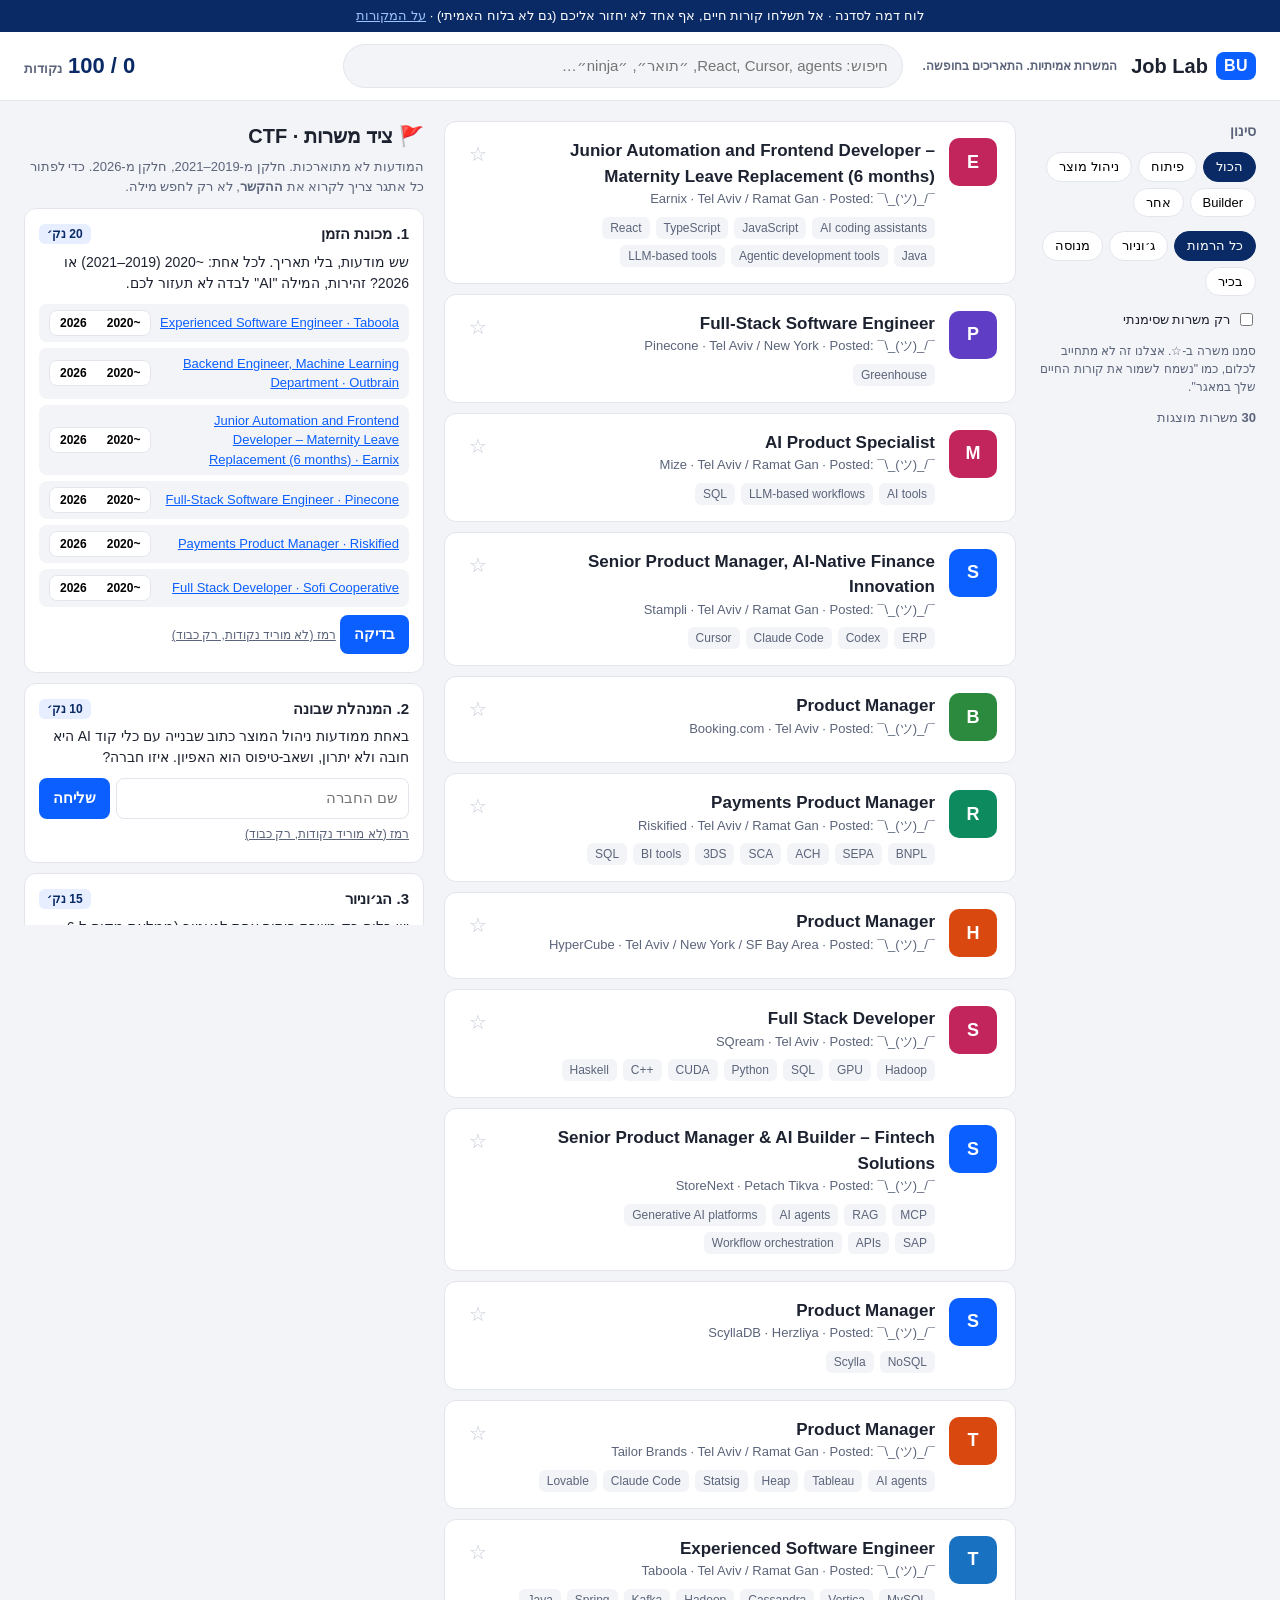
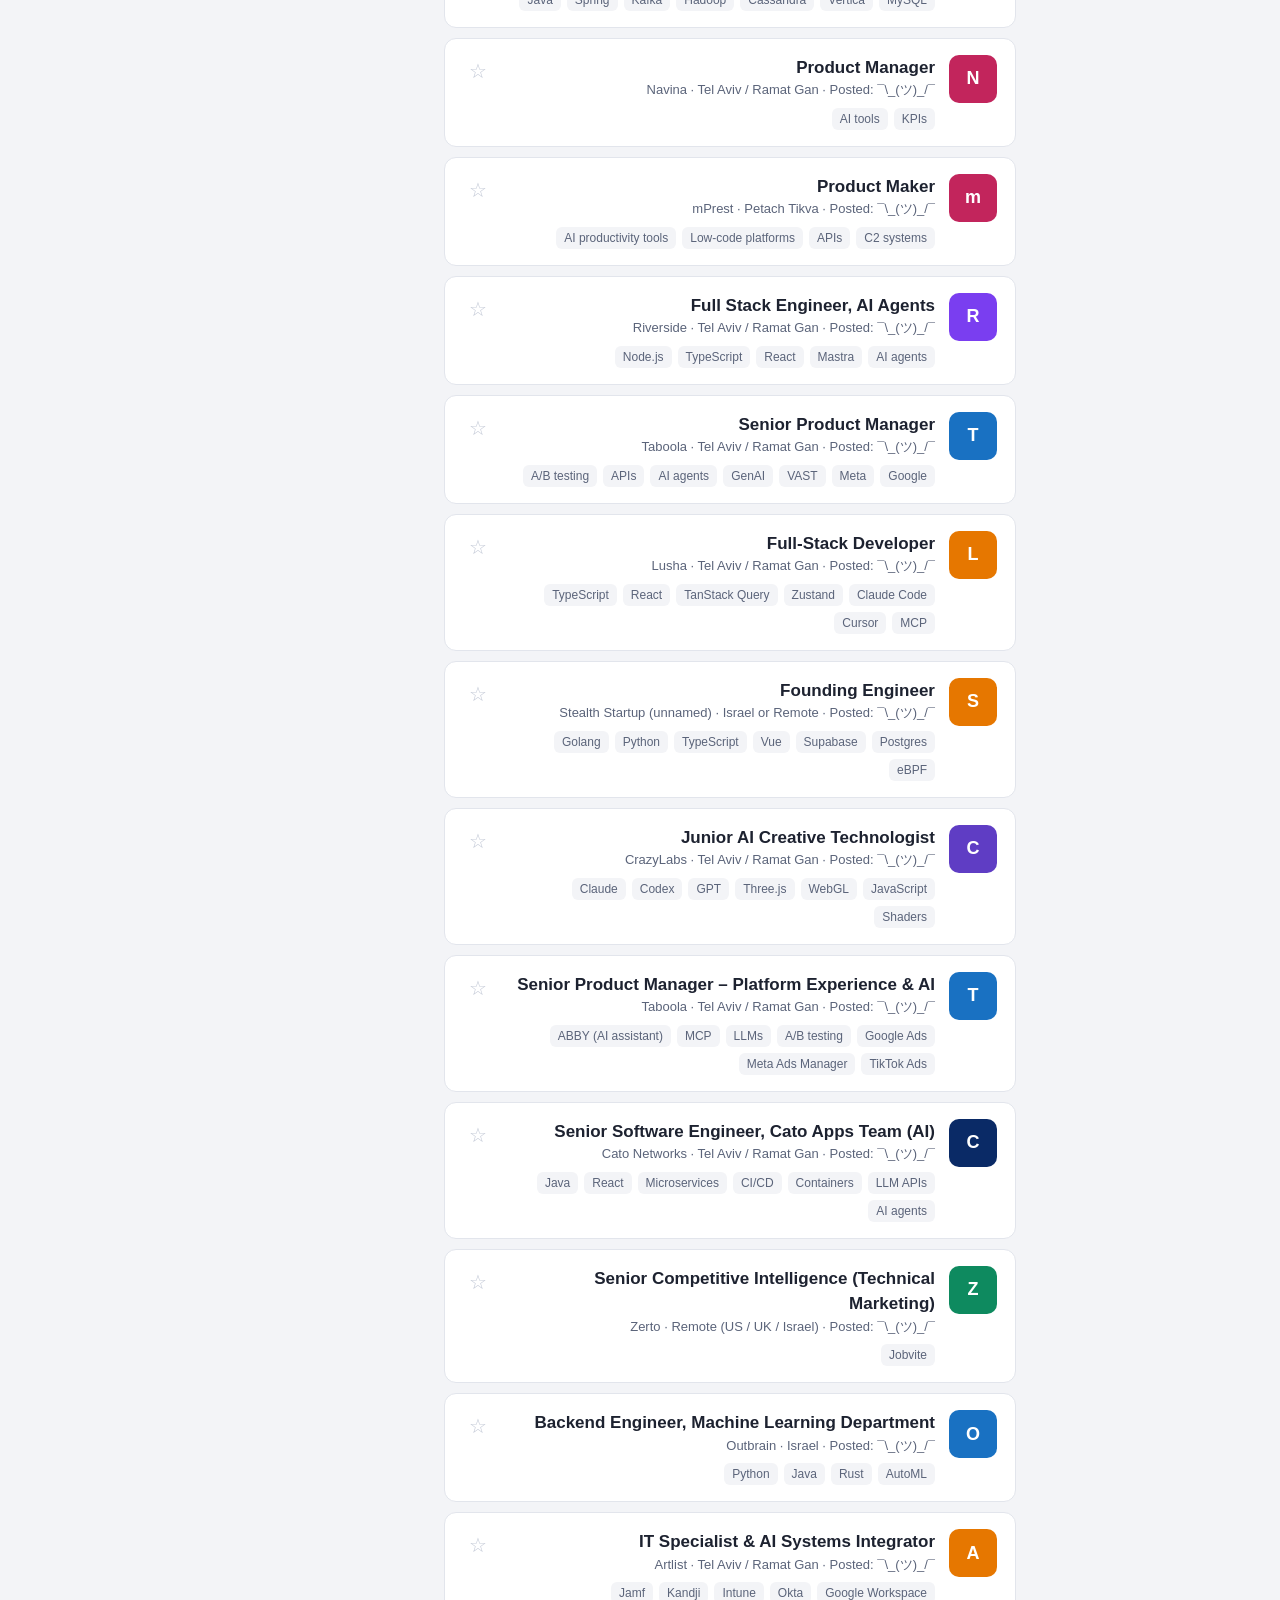
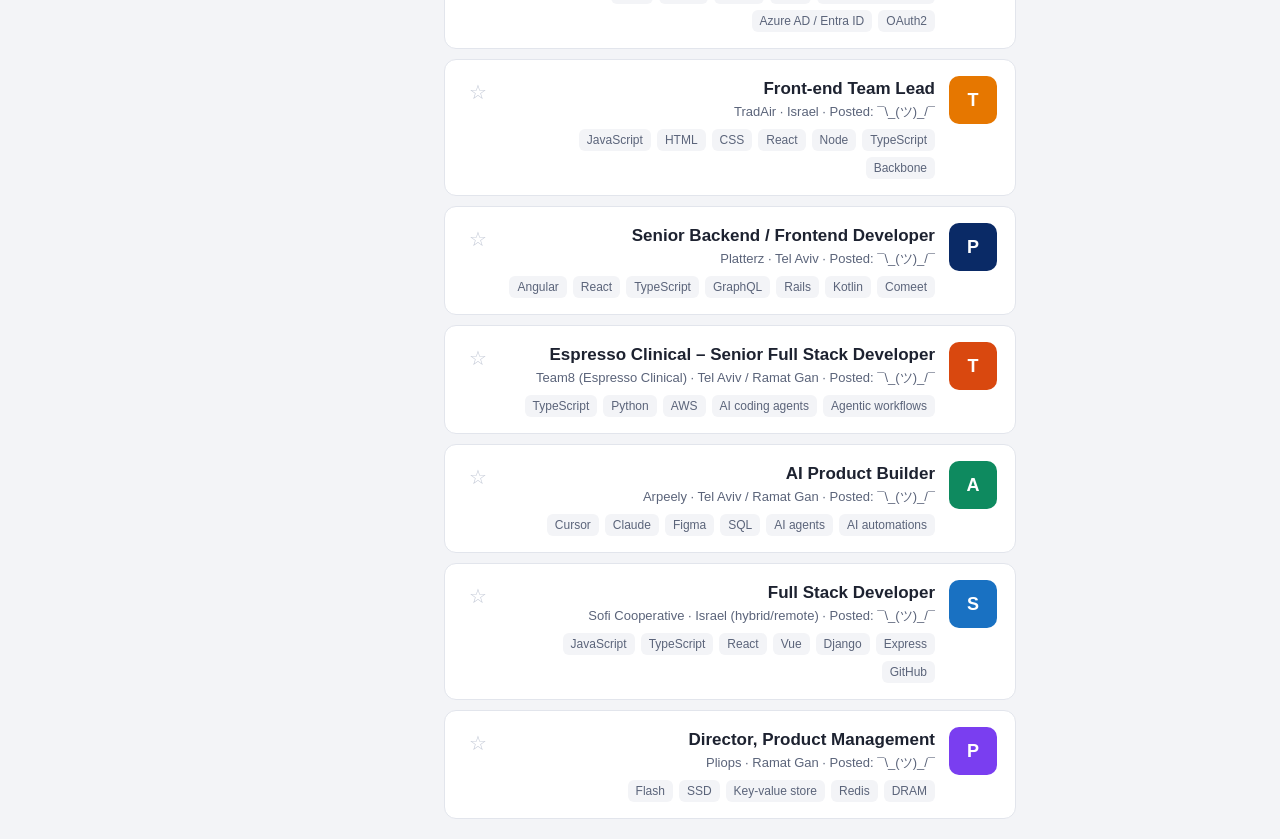
==== index.html @ 4d570aa8 "BU Job Lab: job-hunt CTF (30 real ads, 8 challenges) Co-Authored-By: Claude Opus 5.5 <noreply@anthro" ====
<!DOCTYPE html>
<html lang="he" dir="rtl">
<head>
<meta charset="utf-8">
<meta name="viewport" content="width=device-width, initial-scale=1">
<title>BU Job Lab · ציד משרות</title>
<meta name="robots" content="noindex">
<link rel="stylesheet" href="style.css">
</head>
<body>
<div class="demo-bar">לוח דמה לסדנה · אל תשלחו קורות חיים, אף אחד לא יחזור אליכם (גם לא בלוח האמיתי) · <a href="#about" data-open="about">על המקורות</a></div>
<header class="top">
  <div class="brand"><span class="logo">BU</span><span class="brand-name">Job Lab</span><span class="tagline">המשרות אמיתיות. התאריכים בחופשה.</span></div>
  <div class="search"><input id="q" type="search" placeholder="חיפוש: React, Cursor, agents, ״תואר״, ״ninja״…" autocomplete="off"></div>
  <div class="score"><span id="score">0</span><span class="score-label">נקודות</span></div>
</header>

<main class="layout">
  <aside class="filters">
    <h3>סינון</h3>
    <div class="chips" id="chips-role"></div>
    <div class="chips" id="chips-level"></div>
    <label class="check"><input type="checkbox" id="only-marked"> רק משרות שסימנתי</label>
    <p class="hint">סמנו משרה ב-☆. אצלנו זה לא מתחייב לכלום, כמו "נשמח לשמור את קורות החיים שלך במאגר".</p>
    <div class="legend">
      <div class="stat"><b id="count">0</b> משרות מוצגות</div>
    </div>
  </aside>

  <section class="feed" id="feed"></section>

  <aside class="ctf">
    <div class="ctf-head">
      <h2>🚩 ציד משרות · CTF</h2>
      <p>המודעות לא מתוארכות. חלקן מ-2019–2021, חלקן מ-2026. כדי לפתור כל אתגר צריך לקרוא את <b>ההקשר</b>, לא רק לחפש מילה.</p>
    </div>
    <ol class="challenges" id="challenges"></ol>
    <div class="ctf-foot">
      <button class="ghost" id="reset">איפוס</button>
      <button class="ghost" id="reveal-btn">מצב מנחה</button>
    </div>
  </aside>
</main>

<div class="modal" id="job-modal" hidden><div class="sheet" id="job-sheet"></div></div>
<div class="modal" id="about" hidden><div class="sheet">
  <button class="close" data-close>×</button>
  <h2>על המקורות</h2>
  <p>זהו לוח דמה של <b>BU Job Lab</b> שנבנה לסדנת שיח אסטרטגי בניצנים (בנתיבי אודי). זה לא אתר דרושים אמיתי, ואין דרכו הגשת מועמדות.</p>
  <p>המודעות אמיתיות: מודעות 2019–2021 נלקחו משרשורי "Ask HN: Who is hiring" ב-Hacker News, ומודעות 2026 מלוח Secret Tel Aviv Jobs. הטקסט נוסח מחדש וקוצר. שמות הכלים, מספרי שנות הניסיון ודרישות התואר נשמרו כמו במקור. לכל מודעה יש קישור למקור במצב מנחה.</p>
</div></div>
<div class="toast" id="toast" hidden></div>

<script src="data.js"></script>
<script src="app.js"></script>
</body>
</html>
---- style.css ----
:root{
  --bg:#F3F4F7; --card:#fff; --ink:#1D2230; --muted:#5B647A; --line:#E2E5EC;
  --brand:#0B5FFF; --brand-2:#0A2A66; --ok:#0E8A5F; --bad:#B5343F; --flag:#F2A900;
  --r:12px; --font:"Assistant","Rubik","Segoe UI",Arial,sans-serif;
}
*{box-sizing:border-box}
body{margin:0;background:var(--bg);color:var(--ink);font-family:var(--font);font-size:15px;line-height:1.5}
a{color:var(--brand)}
button{font:inherit;cursor:pointer}
.demo-bar{background:var(--brand-2);color:#fff;text-align:center;font-size:13px;padding:6px 12px}
.demo-bar a{color:#9EC3FF}
.top{position:sticky;top:0;z-index:5;display:flex;align-items:center;gap:20px;padding:12px 24px;background:#fff;border-bottom:1px solid var(--line)}
.brand{display:flex;align-items:center;gap:8px;font-weight:800;font-size:20px}
.logo{background:var(--brand);color:#fff;border-radius:8px;padding:2px 8px;font-size:16px;letter-spacing:.5px}
.tagline{font-size:12px;font-weight:600;color:var(--muted);margin-inline-start:6px}
.search{flex:1}
.search input{width:100%;max-width:560px;padding:10px 14px;border:1px solid var(--line);border-radius:999px;background:var(--bg);font:inherit}
.score{display:flex;align-items:baseline;gap:6px;font-weight:800;font-size:22px;color:var(--brand-2)}
.score-label{font-size:13px;font-weight:600;color:var(--muted)}
.ghost{background:none;border:1px solid var(--line);border-radius:8px;padding:6px 12px;color:var(--muted);font-size:13px;font-weight:600}
.ghost:hover{border-color:var(--brand);color:var(--brand)}
.layout{display:grid;grid-template-columns:220px minmax(0,1fr) 400px;gap:20px;padding:20px 24px;max-width:1600px;margin:0 auto}
.filters,.ctf{position:sticky;top:76px;align-self:start;max-height:calc(100vh - 96px);overflow:auto}
.filters h3{margin:0 0 10px;font-size:14px;color:var(--muted)}
.chips{display:flex;flex-wrap:wrap;gap:6px;margin-bottom:14px}
.chip{border:1px solid var(--line);background:#fff;border-radius:999px;padding:4px 12px;font-size:13px}
.chip.on{background:var(--brand-2);border-color:var(--brand-2);color:#fff}
.check{display:flex;gap:6px;align-items:center;font-size:13px}
.hint{font-size:12px;color:var(--muted)}
.stat{font-size:13px;color:var(--muted);margin-top:12px}
.feed{display:flex;flex-direction:column;gap:10px}
.job{background:var(--card);border:1px solid var(--line);border-radius:var(--r);padding:16px 18px;display:grid;grid-template-columns:48px 1fr auto;gap:14px;cursor:pointer;transition:border-color .15s,box-shadow .15s}
.job:hover{border-color:#B9C6E4;box-shadow:0 2px 10px rgba(10,42,102,.06)}
.avatar{width:48px;height:48px;border-radius:10px;display:flex;align-items:center;justify-content:center;font-weight:800;color:#fff;font-size:18px}
.job h4{margin:0;font-size:17px;direction:ltr;text-align:right}
.meta{color:var(--muted);font-size:13px;direction:ltr;text-align:right}
.tags{display:flex;flex-wrap:wrap;gap:6px;margin-top:8px;direction:ltr;justify-content:flex-end}
.tag{background:var(--bg);border-radius:6px;padding:2px 8px;font-size:12px;color:var(--muted)}
.star{background:none;border:none;font-size:20px;color:#C3C9D6;align-self:start}
.star.on{color:var(--flag)}
.year-pill{display:inline-block;margin-inline-start:8px;font-size:12px;font-weight:800;border-radius:6px;padding:1px 8px;background:#FFE9B0;color:#6B4B00}
.year-pill.new{background:#D7F5E8;color:#0E5A3F}
.ctf-head h2{margin:0 0 6px;font-size:20px}
.ctf-head p{margin:0 0 12px;font-size:13px;color:var(--muted)}
.challenges{list-style:none;margin:0;padding:0;display:flex;flex-direction:column;gap:10px}
.ch{background:#fff;border:1px solid var(--line);border-radius:var(--r);padding:14px}
.ch.solved{border-color:var(--ok);background:#F2FBF7}
.ch-top{display:flex;justify-content:space-between;align-items:center;gap:8px}
.ch-title{font-weight:800}
.pts{font-size:12px;font-weight:800;color:var(--brand-2);background:#E6EEFF;border-radius:6px;padding:1px 8px;white-space:nowrap}
.ch p{margin:6px 0 10px;font-size:14px}
.ch .row{display:flex;gap:6px}
.ch input[type=text]{flex:1;padding:8px 10px;border:1px solid var(--line);border-radius:8px;font:inherit}
.ch .go{background:var(--brand);color:#fff;border:none;border-radius:8px;padding:8px 14px;font-weight:700}
.opts{display:flex;flex-direction:column;gap:6px}
.opt{text-align:right;background:var(--bg);border:1px solid var(--line);border-radius:8px;padding:8px 10px;font-size:14px}
.opt:hover{border-color:var(--brand)}
.hint-btn{background:none;border:none;color:var(--muted);font-size:12px;text-decoration:underline;padding:0;margin-top:6px}
.hint-text{font-size:12px;color:var(--muted);margin-top:4px}
.flag{margin-top:8px;font-family:ui-monospace,Menlo,monospace;font-size:13px;color:var(--ok);font-weight:700;direction:ltr;text-align:right}
.why{font-size:13px;margin-top:6px;color:var(--ink)}
.err{color:var(--bad);font-size:12px;margin-top:4px}
.classify{display:flex;flex-direction:column;gap:6px;margin-bottom:8px}
.cl-row{display:flex;justify-content:space-between;align-items:center;gap:8px;background:var(--bg);border-radius:8px;padding:6px 10px;font-size:13px}
.cl-row a{flex:1;min-width:0;direction:ltr;text-align:right;cursor:pointer;text-decoration:underline}
.seg{display:flex;border:1px solid var(--line);border-radius:8px;overflow:hidden}
.seg{flex-shrink:0}
.seg button{white-space:nowrap;border:none;background:#fff;padding:3px 10px;font-size:12px;font-weight:700}
.seg button.on{background:var(--brand-2);color:#fff}
.ctf-foot{display:flex;justify-content:space-between;margin-top:14px}
.modal{position:fixed;inset:0;background:rgba(15,20,35,.45);z-index:20;display:flex;align-items:flex-start;justify-content:center;padding:40px 16px;overflow:auto}
.modal[hidden]{display:none}
.sheet{position:relative;background:#fff;border-radius:16px;max-width:760px;width:100%;padding:28px 32px}
.sheet .close{position:absolute;top:12px;left:14px;background:none;border:none;font-size:26px;color:var(--muted)}
.ad{direction:ltr;text-align:left}
.ad h2{margin:0 0 4px}
.ad h3{margin:18px 0 6px;font-size:15px}
.ad ul{margin:0;padding-left:20px}
.ad .src{font-size:12px;color:var(--muted);margin-top:16px}
.toast{position:fixed;bottom:24px;left:50%;transform:translateX(-50%);background:var(--brand-2);color:#fff;padding:12px 20px;border-radius:10px;font-weight:700;z-index:30}
mark{background:#FFF0B3;padding:0 2px;border-radius:3px}
.compare{display:grid;grid-template-columns:1fr 1fr;gap:12px;margin-top:12px}
.compare .col{background:var(--bg);border-radius:10px;padding:10px 12px;font-size:13px}
@media (max-width:1100px){.layout{grid-template-columns:1fr}.filters,.ctf{position:static;max-height:none}}
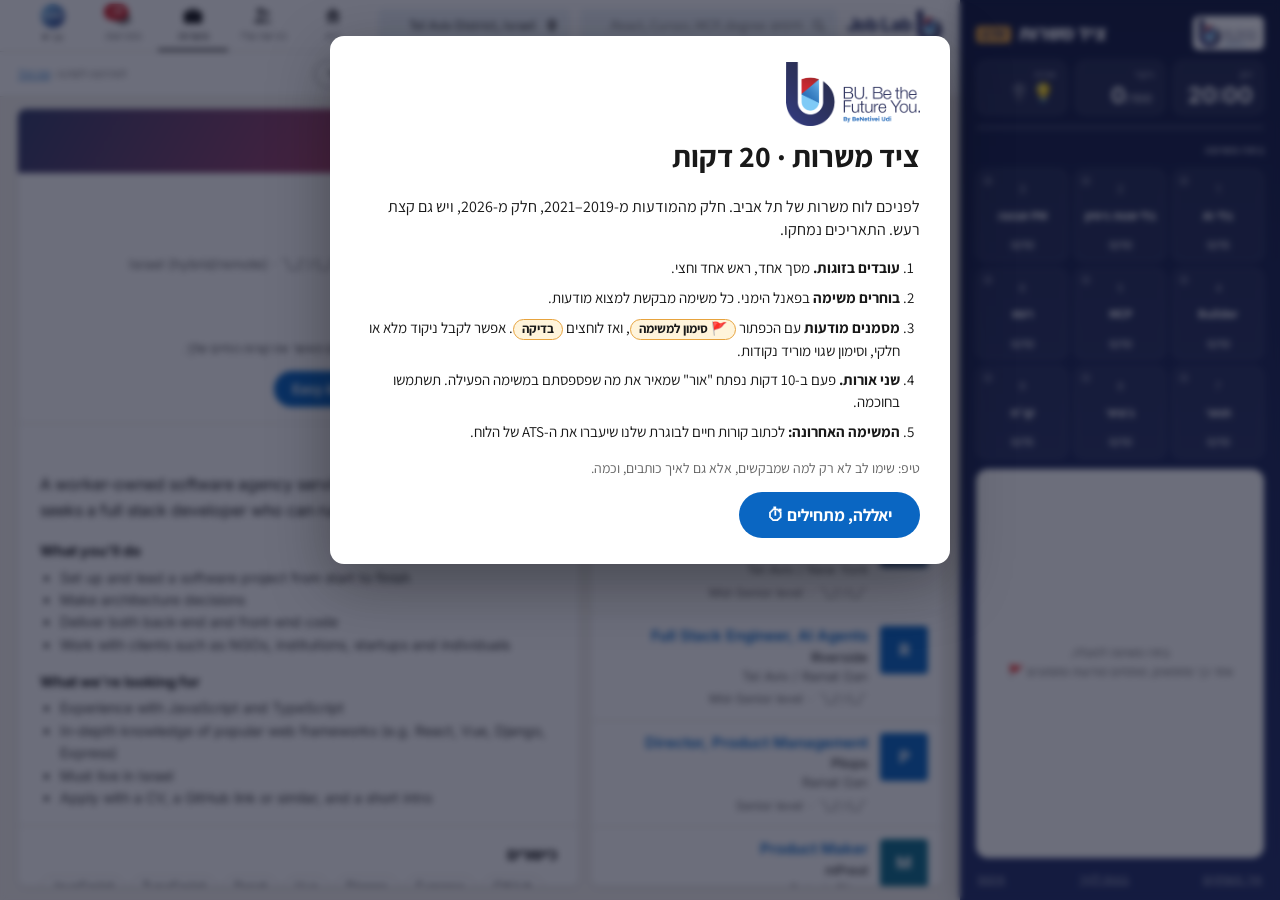
==== commit 5d4442de: "Game v2: 1/4 mission panel, mark-to-answer with partial scoring, lights, ATS lab, noise ads, multipl" ====
--- a/index.html
+++ b/index.html
@@ -3,55 +3,157 @@
 <head>
 <meta charset="utf-8">
 <meta name="viewport" content="width=device-width, initial-scale=1">
-<title>BU Job Lab · ציד משרות</title>
+<title>משרות | BU Job Lab</title>
 <meta name="robots" content="noindex">
+<link rel="icon" href="favicon.png">
+<link rel="preconnect" href="https://fonts.googleapis.com">
+<link href="https://fonts.googleapis.com/css2?family=Assistant:wght@400;600;700;800&family=Inter:wght@400;500;600;700&display=swap" rel="stylesheet">
 <link rel="stylesheet" href="style.css">
 </head>
 <body>
-<div class="demo-bar">לוח דמה לסדנה · אל תשלחו קורות חיים, אף אחד לא יחזור אליכם (גם לא בלוח האמיתי) · <a href="#about" data-open="about">על המקורות</a></div>
-<header class="top">
-  <div class="brand"><span class="logo">BU</span><span class="brand-name">Job Lab</span><span class="tagline">המשרות אמיתיות. התאריכים בחופשה.</span></div>
-  <div class="search"><input id="q" type="search" placeholder="חיפוש: React, Cursor, agents, ״תואר״, ״ninja״…" autocomplete="off"></div>
-  <div class="score"><span id="score">0</span><span class="score-label">נקודות</span></div>
-</header>
+<div class="app">
 
-<main class="layout">
-  <aside class="filters">
-    <h3>סינון</h3>
-    <div class="chips" id="chips-role"></div>
-    <div class="chips" id="chips-level"></div>
-    <label class="check"><input type="checkbox" id="only-marked"> רק משרות שסימנתי</label>
-    <p class="hint">סמנו משרה ב-☆. אצלנו זה לא מתחייב לכלום, כמו "נשמח לשמור את קורות החיים שלך במאגר".</p>
-    <div class="legend">
-      <div class="stat"><b id="count">0</b> משרות מוצגות</div>
+  <!-- ===== GAME PANEL (1/4) ===== -->
+  <aside class="game" id="game">
+    <div class="g-head">
+      <img class="g-logo" src="bu-logo.png" alt="BU · Be the Future You">
+      <div><div class="g-title">ציד משרות <span>CTF</span></div><div class="g-event" id="g-event"></div></div>
+    </div>
+    <div class="g-stats">
+      <div class="stat"><small>זמן</small><b id="timer">20:00</b></div>
+      <div class="stat"><small>ניקוד</small><b><span id="score">0</span><em id="score-total">/100</em></b></div>
+      <div class="stat"><small>אורות</small><b id="lights">💡</b></div>
+    </div>
+    <div class="g-bar"><i id="score-bar"></i></div>
+
+    <div class="g-label">בחרו משימה</div>
+    <div class="tiles" id="tiles"></div>
+
+    <div class="active" id="active"></div>
+
+    <div class="g-foot">
+      <button class="link-btn" id="how-btn">איך משחקים</button>
+      <button class="link-btn" id="final-btn">בונוס לקיר</button>
+      <button class="link-btn" id="reset">איפוס</button>
     </div>
   </aside>
 
-  <section class="feed" id="feed"></section>
+  <!-- ===== JOB SITE (3/4) ===== -->
+  <div class="site">
+    <header class="nav">
+      <a class="nav-brand" href="#" aria-label="BU Job Lab"><img src="bu-mark.png" alt=""><span>Job Lab</span></a>
+      <label class="nav-search"><svg viewBox="0 0 24 24"><path d="M21 19.6l-5.4-5.4A7 7 0 1 0 14.2 15.6l5.4 5.4zM5 10a5 5 0 1 1 10 0A5 5 0 0 1 5 10z"/></svg><input id="q" type="search" placeholder="חיפוש: React, Cursor, MCP, degree…" autocomplete="off"></label>
+      <label class="nav-search nav-loc"><svg viewBox="0 0 24 24"><path d="M12 2a7 7 0 0 0-7 7c0 5 7 13 7 13s7-8 7-13a7 7 0 0 0-7-7zm0 9.5a2.5 2.5 0 1 1 0-5 2.5 2.5 0 0 1 0 5z"/></svg><input value="Tel Aviv District, Israel" readonly></label>
+      <nav class="nav-items">
+        <a class="ni" href="#" data-toast="אין פיד. רק משרות. כמו שצריך."><svg viewBox="0 0 24 24"><path d="M12 3l9 8h-3v9h-5v-6h-2v6H6v-9H3z"/></svg><span>בית</span></a>
+        <a class="ni" href="#" data-toast="ברשת שלך יש 500+ קשרים. אף אחד מהם לא מגייס."><svg viewBox="0 0 24 24"><path d="M9 11a4 4 0 1 0 0-8 4 4 0 0 0 0 8zm7 1a3 3 0 1 0 0-6 3 3 0 0 0 0 6zM2 20c0-3.3 3.1-6 7-6s7 2.7 7 6zm15 0c0-1.7-.6-3.2-1.6-4.4 3.3.2 5.6 2 5.6 4.4z"/></svg><span>הרשת שלי</span></a>
+        <a class="ni on" href="#"><svg viewBox="0 0 24 24"><path d="M9 4h6a2 2 0 0 1 2 2v1h3a2 2 0 0 1 2 2v9a2 2 0 0 1-2 2H4a2 2 0 0 1-2-2V9a2 2 0 0 1 2-2h3V6a2 2 0 0 1 2-2zm0 3h6V6H9z"/></svg><span>משרות</span></a>
+        <a class="ni" href="#" data-toast="מגייס/ת צפה בפרופיל שלך. סתם, זה בוט."><svg viewBox="0 0 24 24"><path d="M12 22a2.5 2.5 0 0 0 2.5-2.5h-5A2.5 2.5 0 0 0 12 22zm7-6V11a7 7 0 0 0-5-6.7V3h-4v1.3A7 7 0 0 0 5 11v5l-2 2v1h18v-1z"/></svg><span>התראות</span><i class="dot">9+</i></a>
+        <a class="ni me" href="#" data-toast="הפרופיל שלך: 'Open to work' מאז 2019."><span class="avatar">את/ה</span><span>אני ▾</span></a>
+      </nav>
+    </header>
+    <div class="subbar">
+      <div class="pills" id="pills"></div>
+      <div class="demo-note">לוח דמה לסדנה · <a href="#" data-open="about">מה זה?</a></div>
+    </div>
+    <main class="panes">
+      <section class="list-pane">
+        <div class="list-head">
+          <div class="lh-title">משרות במחוז תל אביב</div>
+          <div class="muted small"><span id="count">0</span> תוצאות · ממוין לפי "רלוונטיות" (אין לנו מושג מה זה אומר)</div>
+        </div>
+        <ul class="list" id="list"></ul>
+      </section>
+      <section class="detail-pane" id="detail"></section>
+    </main>
+  </div>
+</div>
 
-  <aside class="ctf">
-    <div class="ctf-head">
-      <h2>🚩 ציד משרות · CTF</h2>
-      <p>המודעות לא מתוארכות. חלקן מ-2019–2021, חלקן מ-2026. כדי לפתור כל אתגר צריך לקרוא את <b>ההקשר</b>, לא רק לחפש מילה.</p>
+<!-- INTRO -->
+<div class="modal" id="intro" hidden><div class="sheet sheet-intro">
+  <img class="intro-logo" src="bu-logo.png" alt="BU">
+  <h1>ציד משרות · 20 דקות</h1>
+  <p class="lead">לפניכם לוח משרות של תל אביב. חלק מהמודעות מ-2019–2021, חלק מ-2026, ויש גם קצת רעש. התאריכים נמחקו.</p>
+  <ol class="rules">
+    <li><b>עובדים בזוגות.</b> מסך אחד, ראש אחד וחצי.</li>
+    <li><b>בוחרים משימה</b> בפאנל הימני. כל משימה מבקשת למצוא מודעות.</li>
+    <li><b>מסמנים מודעות</b> עם הכפתור <span class="kbd">🚩 סימון למשימה</span>, ואז לוחצים <span class="kbd">בדיקה</span>. אפשר לקבל ניקוד מלא או חלקי, וסימון שגוי מוריד נקודות.</li>
+    <li><b>שני אורות.</b> פעם ב-10 דקות נפתח "אור" שמאיר את מה שפספסתם במשימה הפעילה. תשתמשו בחוכמה.</li>
+    <li><b>המשימה האחרונה:</b> לכתוב קורות חיים לבוגרת שלנו שיעברו את ה-ATS של הלוח.</li>
+  </ol>
+  <p class="muted">טיפ: שימו לב לא רק למה שמבקשים, אלא גם לאיך כותבים, וכמה.</p>
+  <div class="join" id="join-form">
+    <div class="join-grid">
+      <label>קוד המשחק<input id="join-code" placeholder="051126BU" maxlength="8" autocomplete="off" class="en"></label>
+      <label>שם מלא<input id="join-name" placeholder="ישראל ישראלי" maxlength="60"></label>
+      <label>כינוי למסך הגדול<input id="join-nick" placeholder="Recruiter Slayer" maxlength="24"></label>
     </div>
-    <ol class="challenges" id="challenges"></ol>
-    <div class="ctf-foot">
-      <button class="ghost" id="reset">איפוס</button>
-      <button class="ghost" id="reveal-btn">מצב מנחה</button>
+    <div class="join-err" id="join-err" hidden></div>
+  </div>
+  <div class="join-wait" id="join-wait" hidden>⏳ נכנסתם. ממתינים שהמנחה יפתח את המשחק…</div>
+  <button class="btn-primary btn-lg" data-start id="join-go">יאללה, מתחילים ⏱</button>
+</div></div>
+
+<!-- CV LAB -->
+<div class="modal" id="cvlab" hidden><div class="sheet sheet-cv">
+  <button class="icon-btn close" data-close aria-label="סגירה">×</button>
+  <div class="cv-head"><h2>BU Resume Lab · ATS</h2><span class="muted">ציון 75 ומעלה = עוברים את המסנן האוטומטי</span></div>
+  <div class="cv-grid">
+    <div class="cv-col">
+      <div class="persona">
+        <div class="p-top"><span class="avatar lg">נ</span><div><b>נועה, 18</b><div class="muted small">בוגרת ניצנים · מסלול PRO · 2030</div></div></div>
+        <div class="p-label">העובדות (אסור להמציא מעבר להן)</div>
+        <ul class="small">
+          <li>בוגרת מסלול PRO בניצנים (י׳–י״ב): Python, Java, React, Git, SQL בסיסי.</li>
+          <li>בהאקתון ניצנים בנתה עם הצוות שלה את TutorMatch, אפליקציה שמתאימה חונכים מתנדבים לתלמידים: React, Firebase ו-Claude Code. הם כתבו בדיקות ועשו code review לקוד שה-AI יצר. בפיילוט בבית הספר השתמשו בה 120 תלמידים.</li>
+          <li>פרויקט אישי: מסווג תמונות ב-Python עם scikit-learn.</li>
+          <li>שנה אחת כמדריכה מתנדבת ב-Junior (כיתות ז׳–ח׳).</li>
+          <li>אין תואר. אין שנות ניסיון בתעשייה. אנגלית טובה.</li>
+          <li>GitHub: github.com/noa-tutor</li>
+        </ul>
+      </div>
+      <label class="p-label" for="cv-target">המשרה שאליה מגישים</label>
+      <select id="cv-target"></select>
+      <div class="cv-job" id="cv-job"></div>
     </div>
-  </aside>
-</main>
+    <div class="cv-col cv-edit">
+      <textarea id="cv-text" spellcheck="false"></textarea>
+      <div class="cv-actions"><button class="btn-primary" id="cv-run">הרצת ATS</button><button class="link-btn" id="cv-reset">תבנית ריקה</button></div>
+    </div>
+    <div class="cv-col cv-out" id="cv-result"><div class="muted">התוצאה תופיע כאן. ה-ATS לא שולח מייל דחייה. כמו האמיתי.</div></div>
+  </div>
+</div></div>
 
-<div class="modal" id="job-modal" hidden><div class="sheet" id="job-sheet"></div></div>
+<!-- FINAL -->
+<div class="modal" id="final" hidden><div class="sheet">
+  <button class="icon-btn close" data-close aria-label="סגירה">×</button>
+  <h2 id="final-title"></h2><p id="final-prompt"></p>
+  <textarea id="final-text" rows="5" placeholder="Nitzanim graduate, 2030…"></textarea>
+  <p class="muted small">נשמר רק אצלכם. מעתיקים לפתק ומדביקים על הקיר.</p>
+</div></div>
+
+<!-- ABOUT -->
 <div class="modal" id="about" hidden><div class="sheet">
-  <button class="close" data-close>×</button>
-  <h2>על המקורות</h2>
-  <p>זהו לוח דמה של <b>BU Job Lab</b> שנבנה לסדנת שיח אסטרטגי בניצנים (בנתיבי אודי). זה לא אתר דרושים אמיתי, ואין דרכו הגשת מועמדות.</p>
-  <p>המודעות אמיתיות: מודעות 2019–2021 נלקחו משרשורי "Ask HN: Who is hiring" ב-Hacker News, ומודעות 2026 מלוח Secret Tel Aviv Jobs. הטקסט נוסח מחדש וקוצר. שמות הכלים, מספרי שנות הניסיון ודרישות התואר נשמרו כמו במקור. לכל מודעה יש קישור למקור במצב מנחה.</p>
+  <button class="icon-btn close" data-close aria-label="סגירה">×</button>
+  <img class="about-logo" src="bu-logo.png" alt="BU">
+  <h2>מה זה BU Job Lab?</h2>
+  <p>לוח דמה לסדנת שיח אסטרטגי בבנתיבי אודי. זה לא אתר דרושים, ואי אפשר להגיש דרכו מועמדות (ניסינו, זה לא עזר).</p>
+  <p><b>רוב המודעות אמיתיות.</b> מודעות 2019–2021 נלקחו משרשורי "Ask HN: Who is hiring" ב-Hacker News, ומודעות 2026 מלוח Secret Tel Aviv Jobs. הטקסט נוסח מחדש וקוצר. שמות הכלים, שנות הניסיון ודרישות התואר נשמרו כמו במקור. כמה מודעות "רעש" נכתבו במיוחד לסדנה, עם שמות חברות בדויים.</p>
+  <p class="muted small">שמות החברות והסמלים שלהן מופיעים כי אלה המודעות שלהן. אין לנו קשר אליהן.</p>
 </div></div>
+
+<div class="modal" id="apply" hidden><div class="sheet sheet-sm">
+  <button class="icon-btn close" data-close aria-label="סגירה">×</button>
+  <h2>המועמדות נשלחה! 🎉</h2>
+  <p>קורות החיים שלך נשלחו ישר לחור השחור של המגייסים. בדיוק כמו בלוח אמיתי.</p>
+  <p class="muted">טיפ: במקום להגיש, תפתרו משימה. שם לפחות מישהו בודק.</p>
+  <button class="btn-primary" data-close>חזרה לחיפוש</button>
+</div></div>
+
 <div class="toast" id="toast" hidden></div>
-
+<script src="config.js"></script>
 <script src="data.js"></script>
+<script src="net.js"></script>
 <script src="app.js"></script>
 </body>
 </html>
--- a/style.css
+++ b/style.css
@@ -1,84 +1,210 @@
 :root{
-  --bg:#F3F4F7; --card:#fff; --ink:#1D2230; --muted:#5B647A; --line:#E2E5EC;
-  --brand:#0B5FFF; --brand-2:#0A2A66; --ok:#0E8A5F; --bad:#B5343F; --flag:#F2A900;
-  --r:12px; --font:"Assistant","Rubik","Segoe UI",Arial,sans-serif;
+  --bg:#F4F2EE; --card:#fff; --ink:#191919; --ink2:#3D3D3D; --muted:#666; --line:#E3E1DC; --hover:#F3F6F8;
+  --navy:#1F2A5C; --navy2:#2A3A7E; --blue:#0A66C2; --blue-2:#004182; --sky:#7CC6F2; --red:#CC1016; --green:#057642; --gold:#E7A33E;
+  --sel:#EDF3F8; --r:8px; --he:"Assistant","Segoe UI",Arial,sans-serif; --en:"Inter","Segoe UI",Arial,sans-serif;
+  --shadow:0 0 0 1px rgba(0,0,0,.08),0 2px 3px rgba(0,0,0,.06);
 }
 *{box-sizing:border-box}
-body{margin:0;background:var(--bg);color:var(--ink);font-family:var(--font);font-size:15px;line-height:1.5}
-a{color:var(--brand)}
-button{font:inherit;cursor:pointer}
-.demo-bar{background:var(--brand-2);color:#fff;text-align:center;font-size:13px;padding:6px 12px}
-.demo-bar a{color:#9EC3FF}
-.top{position:sticky;top:0;z-index:5;display:flex;align-items:center;gap:20px;padding:12px 24px;background:#fff;border-bottom:1px solid var(--line)}
-.brand{display:flex;align-items:center;gap:8px;font-weight:800;font-size:20px}
-.logo{background:var(--brand);color:#fff;border-radius:8px;padding:2px 8px;font-size:16px;letter-spacing:.5px}
-.tagline{font-size:12px;font-weight:600;color:var(--muted);margin-inline-start:6px}
-.search{flex:1}
-.search input{width:100%;max-width:560px;padding:10px 14px;border:1px solid var(--line);border-radius:999px;background:var(--bg);font:inherit}
-.score{display:flex;align-items:baseline;gap:6px;font-weight:800;font-size:22px;color:var(--brand-2)}
-.score-label{font-size:13px;font-weight:600;color:var(--muted)}
-.ghost{background:none;border:1px solid var(--line);border-radius:8px;padding:6px 12px;color:var(--muted);font-size:13px;font-weight:600}
-.ghost:hover{border-color:var(--brand);color:var(--brand)}
-.layout{display:grid;grid-template-columns:220px minmax(0,1fr) 400px;gap:20px;padding:20px 24px;max-width:1600px;margin:0 auto}
-.filters,.ctf{position:sticky;top:76px;align-self:start;max-height:calc(100vh - 96px);overflow:auto}
-.filters h3{margin:0 0 10px;font-size:14px;color:var(--muted)}
-.chips{display:flex;flex-wrap:wrap;gap:6px;margin-bottom:14px}
-.chip{border:1px solid var(--line);background:#fff;border-radius:999px;padding:4px 12px;font-size:13px}
-.chip.on{background:var(--brand-2);border-color:var(--brand-2);color:#fff}
-.check{display:flex;gap:6px;align-items:center;font-size:13px}
-.hint{font-size:12px;color:var(--muted)}
-.stat{font-size:13px;color:var(--muted);margin-top:12px}
-.feed{display:flex;flex-direction:column;gap:10px}
-.job{background:var(--card);border:1px solid var(--line);border-radius:var(--r);padding:16px 18px;display:grid;grid-template-columns:48px 1fr auto;gap:14px;cursor:pointer;transition:border-color .15s,box-shadow .15s}
-.job:hover{border-color:#B9C6E4;box-shadow:0 2px 10px rgba(10,42,102,.06)}
-.avatar{width:48px;height:48px;border-radius:10px;display:flex;align-items:center;justify-content:center;font-weight:800;color:#fff;font-size:18px}
-.job h4{margin:0;font-size:17px;direction:ltr;text-align:right}
-.meta{color:var(--muted);font-size:13px;direction:ltr;text-align:right}
-.tags{display:flex;flex-wrap:wrap;gap:6px;margin-top:8px;direction:ltr;justify-content:flex-end}
-.tag{background:var(--bg);border-radius:6px;padding:2px 8px;font-size:12px;color:var(--muted)}
-.star{background:none;border:none;font-size:20px;color:#C3C9D6;align-self:start}
-.star.on{color:var(--flag)}
-.year-pill{display:inline-block;margin-inline-start:8px;font-size:12px;font-weight:800;border-radius:6px;padding:1px 8px;background:#FFE9B0;color:#6B4B00}
-.year-pill.new{background:#D7F5E8;color:#0E5A3F}
-.ctf-head h2{margin:0 0 6px;font-size:20px}
-.ctf-head p{margin:0 0 12px;font-size:13px;color:var(--muted)}
-.challenges{list-style:none;margin:0;padding:0;display:flex;flex-direction:column;gap:10px}
-.ch{background:#fff;border:1px solid var(--line);border-radius:var(--r);padding:14px}
-.ch.solved{border-color:var(--ok);background:#F2FBF7}
-.ch-top{display:flex;justify-content:space-between;align-items:center;gap:8px}
-.ch-title{font-weight:800}
-.pts{font-size:12px;font-weight:800;color:var(--brand-2);background:#E6EEFF;border-radius:6px;padding:1px 8px;white-space:nowrap}
-.ch p{margin:6px 0 10px;font-size:14px}
-.ch .row{display:flex;gap:6px}
-.ch input[type=text]{flex:1;padding:8px 10px;border:1px solid var(--line);border-radius:8px;font:inherit}
-.ch .go{background:var(--brand);color:#fff;border:none;border-radius:8px;padding:8px 14px;font-weight:700}
-.opts{display:flex;flex-direction:column;gap:6px}
-.opt{text-align:right;background:var(--bg);border:1px solid var(--line);border-radius:8px;padding:8px 10px;font-size:14px}
-.opt:hover{border-color:var(--brand)}
-.hint-btn{background:none;border:none;color:var(--muted);font-size:12px;text-decoration:underline;padding:0;margin-top:6px}
-.hint-text{font-size:12px;color:var(--muted);margin-top:4px}
-.flag{margin-top:8px;font-family:ui-monospace,Menlo,monospace;font-size:13px;color:var(--ok);font-weight:700;direction:ltr;text-align:right}
-.why{font-size:13px;margin-top:6px;color:var(--ink)}
-.err{color:var(--bad);font-size:12px;margin-top:4px}
-.classify{display:flex;flex-direction:column;gap:6px;margin-bottom:8px}
-.cl-row{display:flex;justify-content:space-between;align-items:center;gap:8px;background:var(--bg);border-radius:8px;padding:6px 10px;font-size:13px}
-.cl-row a{flex:1;min-width:0;direction:ltr;text-align:right;cursor:pointer;text-decoration:underline}
-.seg{display:flex;border:1px solid var(--line);border-radius:8px;overflow:hidden}
-.seg{flex-shrink:0}
-.seg button{white-space:nowrap;border:none;background:#fff;padding:3px 10px;font-size:12px;font-weight:700}
-.seg button.on{background:var(--brand-2);color:#fff}
-.ctf-foot{display:flex;justify-content:space-between;margin-top:14px}
-.modal{position:fixed;inset:0;background:rgba(15,20,35,.45);z-index:20;display:flex;align-items:flex-start;justify-content:center;padding:40px 16px;overflow:auto}
+html,body{margin:0;height:100%;overflow:hidden}
+body{background:var(--bg);color:var(--ink);font-family:var(--he);font-size:14px;line-height:1.45}
+a{color:var(--blue)} button{font:inherit;cursor:pointer;color:inherit}
+.muted{color:var(--muted)} .small{font-size:12.5px} .en{font-family:var(--en);direction:ltr}
+svg{width:24px;height:24px;fill:currentColor}
+.app{display:grid;grid-template-columns:25% 75%;height:100vh}
+
+/* ===== GAME PANEL ===== */
+.game{background:linear-gradient(180deg,#141C42 0%,#1F2A5C 55%,#24316B 100%);color:#fff;display:flex;flex-direction:column;padding:16px 16px 10px;gap:10px;overflow:hidden;position:relative;z-index:2;box-shadow:-4px 0 18px rgba(0,0,0,.18)}
+.g-head{display:flex;align-items:center;justify-content:space-between;gap:10px}
+.g-logo{height:34px;width:auto;background:#fff;border-radius:6px;padding:3px 6px}
+.g-title{font-weight:800;font-size:20px;letter-spacing:-.2px}
+.g-title span{font-family:var(--en);font-size:12px;background:var(--gold);color:#1F2A5C;border-radius:4px;padding:1px 6px;margin-inline-start:4px;vertical-align:middle}
+.g-stats{display:grid;grid-template-columns:repeat(3,1fr);gap:8px}
+.stat{background:rgba(255,255,255,.07);border:1px solid rgba(255,255,255,.1);border-radius:10px;padding:6px 10px}
+.stat small{display:block;font-size:11px;opacity:.7}
+.stat b{font-family:var(--en);font-size:22px;font-weight:700;line-height:1.1}
+.stat em{font-style:normal;font-size:12px;opacity:.6;margin-inline-start:2px}
+.stat.late b{color:#FF8A80}
+#lights{font-size:18px;letter-spacing:2px}
+#lights .off{filter:grayscale(1);opacity:.3}
+.g-bar{height:5px;background:rgba(255,255,255,.12);border-radius:5px}
+.g-bar i{display:block;height:100%;width:0;border-radius:5px;background:linear-gradient(90deg,var(--sky),#B7F0D2);transition:width .5s}
+.g-label{font-size:11.5px;font-weight:700;opacity:.65;letter-spacing:.3px;margin-top:2px}
+.tiles{display:grid;grid-template-columns:repeat(3,1fr);gap:6px}
+.tile{position:relative;background:rgba(255,255,255,.06);border:1px solid rgba(255,255,255,.12);border-radius:10px;padding:8px 6px 6px;text-align:center;color:#fff;transition:background .15s,border-color .15s,transform .1s}
+.tile:hover{background:rgba(255,255,255,.12)}
+.tile.on{background:#fff;color:var(--navy);border-color:#fff;box-shadow:0 4px 14px rgba(0,0,0,.25)}
+.tile .t-n{font-family:var(--en);font-size:11px;opacity:.6}
+.tile .t-name{display:block;font-weight:700;font-size:12.5px;line-height:1.2;margin:2px 0 4px;min-height:30px;display:flex;align-items:center;justify-content:center}
+.tile .t-pts{font-family:var(--en);font-size:11px;font-weight:600;opacity:.8}
+.tile .t-ring{position:absolute;top:6px;left:6px;width:10px;height:10px;border-radius:50%;background:rgba(255,255,255,.2)}
+.tile.part .t-ring{background:var(--gold)} .tile.full .t-ring{background:#3DDC97}
+.tile.full{border-color:rgba(61,220,151,.6)}
+.active{flex:1;min-height:0;background:#fff;color:var(--ink);border-radius:12px;padding:14px;display:flex;flex-direction:column;gap:8px;overflow:auto}
+.a-empty{margin:auto;text-align:center;color:var(--muted);font-size:13px}
+.a-top{display:flex;justify-content:space-between;align-items:center;gap:6px}
+.a-title{font-weight:800;font-size:17px}
+.pts{font-family:var(--en);font-size:12px;font-weight:700;color:var(--navy);background:#E9EEF9;border-radius:4px;padding:1px 8px;white-space:nowrap}
+.a-prompt{margin:0;font-size:14.5px;color:var(--ink2)}
+.a-marks{display:flex;flex-wrap:wrap;gap:4px}
+.mk{font-family:var(--en);font-size:11.5px;background:#FFF4DB;border:1px solid #F1D28A;color:#6B4B00;border-radius:999px;padding:2px 8px;cursor:pointer;direction:ltr;max-width:100%;overflow:hidden;text-overflow:ellipsis;white-space:nowrap}
+.mk:hover{background:#FFE9B0}
+.a-count{font-size:12.5px;color:var(--muted)}
+.a-actions{display:flex;gap:6px;align-items:center;margin-top:auto}
+.go{background:var(--blue);color:#fff;border:none;border-radius:999px;padding:7px 18px;font-weight:700}
+.go:hover{background:var(--blue-2)} .go:disabled{opacity:.4;cursor:default}
+.go.ghost{background:#fff;color:var(--navy);border:1px solid #C9CFE0}
+.go.light{background:#FFF4DB;color:#6B4B00;border:1px solid #F1D28A}
+.result{border-radius:8px;padding:8px 10px;font-size:13px}
+.result.full{background:#E3F6EC;color:#064D2C} .result.part{background:#FFF4DB;color:#5A3E00} .result.zero{background:#FDECEC;color:#7A0B0F}
+.why{font-size:13px;color:var(--ink2);border-inline-start:3px solid #3DDC97;padding-inline-start:8px}
+.flag{font-family:ui-monospace,Menlo,monospace;font-size:12.5px;color:var(--green);font-weight:700;direction:ltr;text-align:right}
+.g-foot{display:flex;justify-content:space-between}
+.link-btn{background:none;border:none;color:inherit;opacity:.7;font-size:12.5px;text-decoration:underline;padding:2px}
+.link-btn:hover{opacity:1}
+
+/* ===== SITE ===== */
+.site{display:flex;flex-direction:column;min-width:0;height:100vh}
+.nav{flex:0 0 52px;background:#fff;border-bottom:1px solid var(--line);display:flex;align-items:center;gap:10px;padding:0 18px}
+.nav-brand{display:flex;align-items:center;gap:6px;text-decoration:none;color:var(--navy);font-family:var(--en);font-weight:700;font-size:18px;letter-spacing:-.3px;white-space:nowrap}
+.nav-brand img{height:32px;width:auto}
+.nav-search{display:flex;align-items:center;gap:6px;background:#EDF3F8;border-radius:4px;padding:0 10px;height:34px;width:280px;color:var(--muted)}
+.nav-loc{width:210px}
+.nav-search svg{width:16px;height:16px;flex-shrink:0}
+.nav-search input{border:none;background:none;outline:none;flex:1;min-width:0;font:inherit;color:var(--ink)}
+.nav-items{display:flex;margin-inline-start:auto;height:100%}
+.ni{position:relative;display:flex;flex-direction:column;align-items:center;justify-content:center;min-width:70px;color:var(--muted);text-decoration:none;font-size:12px;border-bottom:2px solid transparent}
+.ni:hover{color:var(--ink)} .ni.on{color:var(--ink);border-bottom-color:var(--ink)}
+.ni svg{width:22px;height:22px}
+.dot{position:absolute;top:4px;inset-inline-end:16px;background:var(--red);color:#fff;font-style:normal;font-size:10.5px;font-weight:700;border-radius:10px;padding:0 5px;line-height:16px;font-family:var(--en)}
+.avatar{width:24px;height:24px;border-radius:50%;background:linear-gradient(135deg,#7CC6F2,#2A3A7E);color:#fff;font-size:9px;font-weight:700;display:flex;align-items:center;justify-content:center}
+.avatar.lg{width:44px;height:44px;font-size:18px}
+.subbar{flex:0 0 auto;background:#fff;border-bottom:1px solid var(--line);display:flex;align-items:center;gap:10px;padding:8px 18px}
+.pills{display:flex;gap:6px;flex-wrap:wrap}
+.pill{border:1px solid #8C8C8C;background:#fff;border-radius:999px;padding:3px 12px;font-weight:600;color:var(--ink2);font-size:13.5px}
+.pill:hover{background:var(--hover);box-shadow:inset 0 0 0 1px #666}
+.pill.on{background:var(--green);border-color:var(--green);color:#fff}
+.pill.blue.on{background:var(--blue);border-color:var(--blue)}
+.pill-sep{width:1px;background:var(--line);margin:0 2px}
+.demo-note{margin-inline-start:auto;font-size:12px;color:var(--muted);white-space:nowrap}
+.panes{flex:1;min-height:0;display:grid;grid-template-columns:minmax(300px,38%) 1fr;gap:12px;padding:12px 18px 14px}
+.list-pane,.detail-pane{background:#fff;border-radius:var(--r);box-shadow:var(--shadow);min-height:0;overflow:auto}
+.list-head{position:sticky;top:0;z-index:1;background:#0A66C2;color:#fff;padding:10px 14px}
+.list-head .muted{color:rgba(255,255,255,.8)}
+.lh-title{font-weight:700;font-size:15px}
+.list{list-style:none;margin:0;padding:0}
+.card{position:relative;display:grid;grid-template-columns:48px 1fr;gap:12px;padding:12px 14px 12px 40px;border-bottom:1px solid var(--line);cursor:pointer;transition:background .15s,opacity .3s,filter .3s}
+.card:hover{background:var(--hover)}
+.card.sel{background:var(--sel);box-shadow:inset -3px 0 0 var(--blue)}
+.card.marked::after{content:"🚩";position:absolute;bottom:10px;left:12px;font-size:14px}
+.logo{position:relative;width:48px;height:48px;border-radius:4px;overflow:hidden;flex-shrink:0;background:#fff}
+.logo img{position:absolute;inset:0;width:100%;height:100%;object-fit:contain;padding:6px;background:#fff;border:1px solid var(--line);border-radius:4px;z-index:1}
+.logo-fb{position:absolute;inset:0;display:flex;align-items:center;justify-content:center;font-family:var(--en);font-weight:700;color:#fff;font-size:17px}
+.logo-lg{width:64px;height:64px}.logo-lg .logo-fb{font-size:24px}
+.logo-sm{width:32px;height:32px}.logo-sm .logo-fb{font-size:13px}.logo-sm img{padding:3px}
+.c-title{font-family:var(--en);font-weight:600;color:var(--blue);font-size:15px;line-height:1.3;direction:ltr;text-align:right}
+.card:hover .c-title{text-decoration:underline}
+.c-co{font-family:var(--en);font-size:13px;color:var(--ink);direction:ltr;text-align:right;margin-top:2px}
+.c-loc{font-family:var(--en);font-size:13px;color:var(--muted);direction:ltr;text-align:right}
+.c-meta{display:flex;gap:6px;align-items:center;flex-wrap:wrap;margin-top:5px;font-size:12px;color:var(--muted);font-family:var(--en);direction:ltr;justify-content:flex-end}
+.c-meta .hot{color:#B24020;font-weight:600}
+.c-meta .ok{color:var(--green);font-weight:600}
+.empty{padding:30px;text-align:center;color:var(--muted)}
+.year{display:inline-block;font-family:var(--en);font-weight:700;font-size:11px;border-radius:4px;padding:1px 6px;margin-inline-start:6px;vertical-align:middle;background:#FFF1C2;color:#6B4B00}
+.year.new{background:#D6F2E7;color:#0A5A42}.year.spam{background:#FDE2E2;color:#8A1C1C}
+
+/* light & shadow */
+.lights-on .card{opacity:.28;filter:grayscale(.8)}
+.lights-on .card.lit{opacity:1;filter:none;background:#FFFBEA;box-shadow:inset 0 0 0 2px #F1C24B,0 0 22px rgba(241,194,75,.55);z-index:1}
+.lights-on .list-pane{background:#2b2b2b}
+
+/* detail */
+.d-cover{height:64px;background:linear-gradient(120deg,#1F2A5C,var(--c,#0A66C2) 60%,#7CC6F2);opacity:.9}
+.d-top{padding:0 22px 16px;border-bottom:1px solid var(--line)}
+.d-head{display:flex;align-items:flex-end;gap:12px;margin-top:-26px}
+.d-head .logo-lg{box-shadow:0 0 0 3px #fff}
+.d-co-name{font-family:var(--en);font-weight:600;font-size:14px}
+.d-title{font-family:var(--en);font-weight:700;font-size:23px;line-height:1.25;margin:12px 0 4px;direction:ltr;text-align:right}
+.d-sub{font-family:var(--en);color:var(--muted);direction:ltr;text-align:right;font-size:13.5px}
+.d-facts{display:flex;flex-direction:column;gap:6px;margin:12px 0}
+.fact{display:flex;align-items:center;gap:8px;color:var(--ink2);font-size:13.5px}
+.fact svg{width:20px;height:20px;color:var(--muted)}
+.chip{background:#E7F3EE;color:#0A5A42;border-radius:4px;padding:1px 8px;font-weight:600;font-size:12px;font-family:var(--en)}
+.chip.gray{background:#EEE;color:var(--ink2)}
+.d-actions{display:flex;gap:8px;flex-wrap:wrap}
+.btn-primary{background:var(--blue);color:#fff;border:none;border-radius:999px;padding:7px 18px;font-weight:700;font-size:15px;display:inline-flex;align-items:center;gap:6px}
+.btn-primary:hover{background:var(--blue-2)}
+.btn-primary svg{width:18px;height:18px}
+.btn-lg{padding:11px 28px;font-size:17px}
+.btn-outline{background:#fff;color:var(--blue);border:1px solid var(--blue);border-radius:999px;padding:6px 18px;font-weight:700;font-size:15px}
+.btn-outline:hover{background:#EEF3FA;box-shadow:inset 0 0 0 1px var(--blue)}
+.btn-mark{background:#FFF4DB;color:#6B4B00;border:1px solid #E7A33E;border-radius:999px;padding:6px 16px;font-weight:800;font-size:15px}
+.btn-mark:hover{background:#FFE9B0}
+.btn-mark.on{background:#E7A33E;color:#fff}
+.btn-mark:disabled{opacity:.45;cursor:not-allowed}
+.d-section{padding:16px 22px;border-bottom:1px solid var(--line)}
+.d-section:last-child{border-bottom:none}
+.d-section h3{margin:0 0 8px;font-size:17px}
+.d-ad{font-family:var(--en);direction:ltr;text-align:left;color:var(--ink2);font-size:14px;line-height:1.6}
+.d-ad .lead{margin-top:0;color:var(--ink)}
+.d-ad h4{font-size:14.5px;color:var(--ink);margin:14px 0 4px}
+.d-ad ul{margin:0;padding-left:20px}
+.skills{display:flex;gap:6px;flex-wrap:wrap;direction:ltr}
+.skill{border:1px solid var(--line);border-radius:999px;padding:2px 10px;font-family:var(--en);font-size:12.5px;color:var(--ink2)}
+.d-about .d-co{display:flex;align-items:center;gap:10px}
+.src{font-size:12px;color:var(--muted);margin:8px 0 0}
+.d-empty{padding:40px;text-align:center;color:var(--muted)}
+mark{background:#FFF0B3;color:inherit;padding:0 2px;border-radius:2px}
+
+/* ===== MODALS ===== */
+.modal{position:fixed;inset:0;background:rgba(10,14,35,.6);backdrop-filter:blur(3px);z-index:50;display:flex;align-items:flex-start;justify-content:center;padding:4vh 16px;overflow:auto}
 .modal[hidden]{display:none}
-.sheet{position:relative;background:#fff;border-radius:16px;max-width:760px;width:100%;padding:28px 32px}
-.sheet .close{position:absolute;top:12px;left:14px;background:none;border:none;font-size:26px;color:var(--muted)}
-.ad{direction:ltr;text-align:left}
-.ad h2{margin:0 0 4px}
-.ad h3{margin:18px 0 6px;font-size:15px}
-.ad ul{margin:0;padding-left:20px}
-.ad .src{font-size:12px;color:var(--muted);margin-top:16px}
-.toast{position:fixed;bottom:24px;left:50%;transform:translateX(-50%);background:var(--brand-2);color:#fff;padding:12px 20px;border-radius:10px;font-weight:700;z-index:30}
-mark{background:#FFF0B3;padding:0 2px;border-radius:3px}
-.compare{display:grid;grid-template-columns:1fr 1fr;gap:12px;margin-top:12px}
-.compare .col{background:var(--bg);border-radius:10px;padding:10px 12px;font-size:13px}
-@media (max-width:1100px){.layout{grid-template-columns:1fr}.filters,.ctf{position:static;max-height:none}}
+.sheet{position:relative;background:#fff;border-radius:14px;max-width:640px;width:100%;padding:26px 30px;box-shadow:0 20px 60px rgba(0,0,0,.35)}
+.sheet h1{margin:4px 0 6px;font-size:30px}
+.sheet-sm{max-width:440px;text-align:center}
+.sheet .close{position:absolute;top:10px;left:10px;color:var(--muted)}
+.icon-btn{border:none;background:none;font-size:22px;line-height:1;width:32px;height:32px;border-radius:50%}
+.icon-btn:hover{background:rgba(0,0,0,.07)}
+.sheet-intro{max-width:620px}
+.intro-logo,.about-logo{height:64px;width:auto}
+.lead{font-size:16px}
+.rules{padding-inline-start:20px;display:flex;flex-direction:column;gap:8px;font-size:15px}
+.kbd{display:inline-block;background:#FFF4DB;border:1px solid #E7A33E;border-radius:999px;padding:0 8px;font-size:13px;font-weight:700}
+.sheet-cv{max-width:1280px;padding:20px 24px}
+.cv-head{display:flex;align-items:baseline;gap:12px;margin-bottom:12px}
+.cv-head h2{margin:0}
+.cv-grid{display:grid;grid-template-columns:1fr 1.4fr 1fr;gap:16px;height:72vh}
+.cv-col{min-height:0;overflow:auto;display:flex;flex-direction:column;gap:8px}
+.persona{background:#F6F8FC;border:1px solid #DCE3F0;border-radius:10px;padding:12px}
+.p-top{display:flex;gap:10px;align-items:center}
+.persona ul{padding-inline-start:18px;margin:6px 0 0;display:flex;flex-direction:column;gap:4px}
+.p-label{font-size:12px;font-weight:700;color:var(--muted);margin-top:4px}
+select{font:inherit;padding:7px 8px;border:1px solid #999;border-radius:6px;font-family:var(--en);direction:ltr}
+.cv-job{border:1px solid var(--line);border-radius:10px;padding:10px}
+.cv-job ul{padding-left:18px;margin:6px 0 0;text-align:left}
+.cv-edit textarea{flex:1;width:100%;font-family:ui-monospace,Menlo,monospace;font-size:13px;line-height:1.55;direction:ltr;text-align:left;border:1px solid #999;border-radius:8px;padding:12px;resize:none}
+.cv-edit textarea:focus{outline:2px solid var(--blue);border-color:transparent}
+.cv-actions{display:flex;gap:10px;align-items:center}
+.gauge{--p:0;width:150px;height:150px;border-radius:50%;margin:4px auto;display:grid;place-items:center;background:conic-gradient(var(--gc) calc(var(--p)*1%),#EEE 0)}
+.gauge>div{width:118px;height:118px;border-radius:50%;background:#fff;display:grid;place-items:center;text-align:center}
+.gauge b{font-family:var(--en);font-size:38px;line-height:1}.gauge small{display:block;color:var(--muted)}
+.gauge.pass{--gc:#057642}.gauge.mid{--gc:#E7A33E}.gauge.fail{--gc:#CC1016}
+.verdict{text-align:center;font-weight:700}
+.breakdown{list-style:none;padding:0;margin:0;display:flex;flex-direction:column;gap:8px}
+.bd-top{display:flex;justify-content:space-between}
+.bd-bar{height:5px;background:#EEE;border-radius:5px;margin:3px 0}
+.bd-bar i{display:block;height:100%;background:var(--blue);border-radius:5px}
+.breakdown li.neg b,.breakdown li.neg .en{color:var(--red)}
+#final textarea{width:100%;font:inherit;padding:10px;border:1px solid #999;border-radius:8px}
+.toast{position:fixed;bottom:22px;left:calc(37.5% + 0px);transform:translateX(-50%);background:#1D2226;color:#fff;padding:11px 18px;border-radius:8px;font-weight:600;z-index:60;box-shadow:0 6px 20px rgba(0,0,0,.3);max-width:420px}
+
+@media (max-width:1100px){html,body{overflow:auto}.app{grid-template-columns:1fr;height:auto}.game{height:auto}.site{height:auto}.panes{grid-template-columns:1fr}.list-pane{max-height:60vh}.nav-loc{display:none}}
+
+/* join (multiplayer only) */
+.join{display:none}.mp .join{display:block}
+.join-grid{display:grid;grid-template-columns:1fr 1.3fr 1.3fr;gap:10px;margin:10px 0}
+.join label{min-width:0;display:flex;flex-direction:column;gap:4px;font-size:12.5px;font-weight:700;color:var(--muted)}
+.join input{width:100%;min-width:0;font:inherit;font-size:15px;font-weight:600;color:var(--ink);padding:9px 10px;border:1px solid #999;border-radius:8px}
+.join input:focus{outline:2px solid var(--blue);border-color:transparent}
+.join-err{background:#FDECEC;color:#7A0B0F;border-radius:6px;padding:6px 10px;margin-bottom:8px;font-size:13px}
+.join-wait{background:#EEF3FA;border-radius:8px;padding:12px;margin:10px 0;font-weight:700;text-align:center}
+.g-event{font-family:var(--en);font-size:11px;opacity:.65}
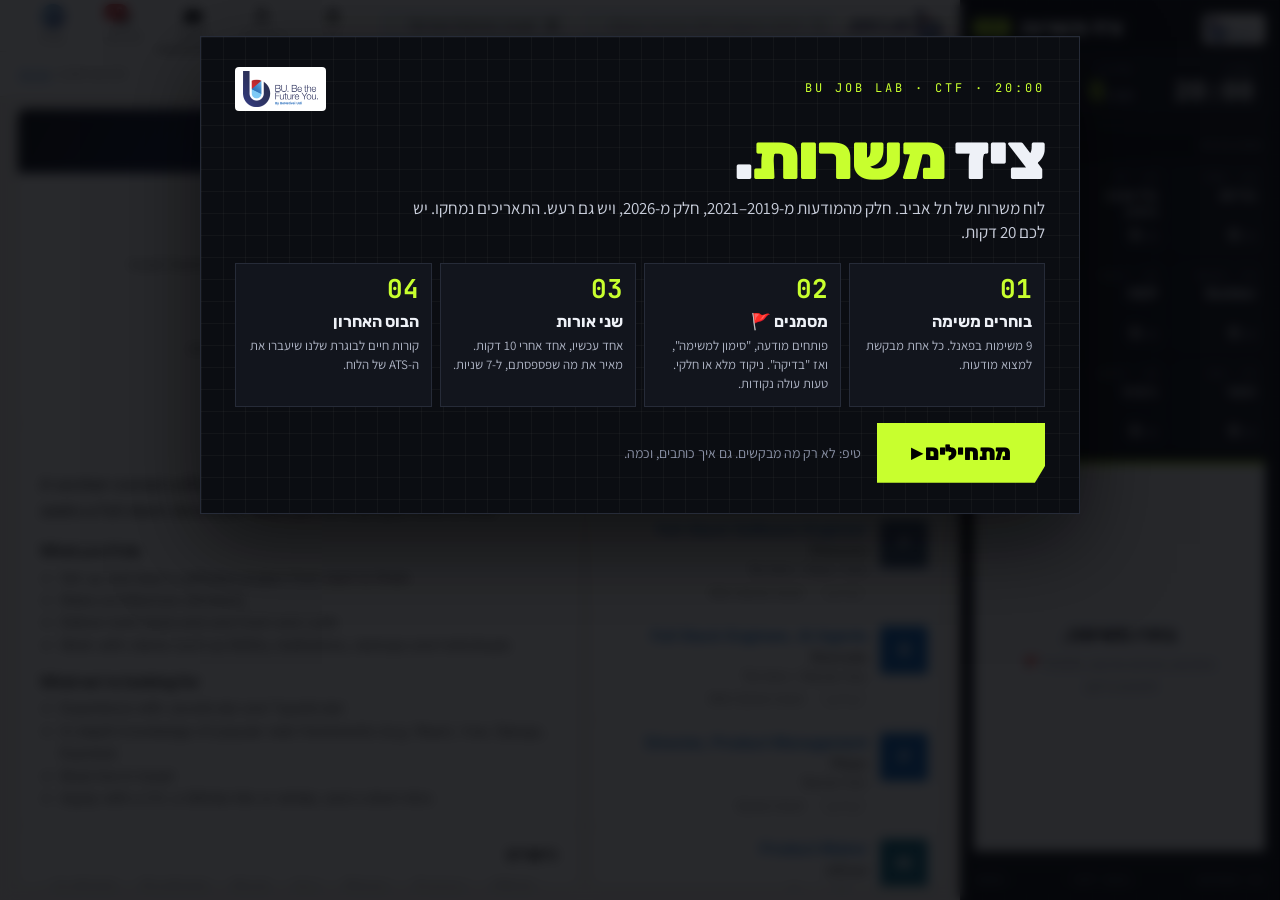
==== commit a9a7d97c: "Visual pass: HUD mission panel, lobby, capture animation, arcade leaderboard Co-Authored-By: Claude " ====
--- a/index.html
+++ b/index.html
@@ -7,7 +7,7 @@
 <meta name="robots" content="noindex">
 <link rel="icon" href="favicon.png">
 <link rel="preconnect" href="https://fonts.googleapis.com">
-<link href="https://fonts.googleapis.com/css2?family=Assistant:wght@400;600;700;800&family=Inter:wght@400;500;600;700&display=swap" rel="stylesheet">
+<link href="https://fonts.googleapis.com/css2?family=Assistant:wght@400;600;700;800&family=Inter:wght@400;500;600;700&family=Rubik:wght@500;700;800;900&family=JetBrains+Mono:wght@500;700;800&display=swap" rel="stylesheet">
 <link rel="stylesheet" href="style.css">
 </head>
 <body>
@@ -20,13 +20,13 @@
       <div><div class="g-title">ציד משרות <span>CTF</span></div><div class="g-event" id="g-event"></div></div>
     </div>
     <div class="g-stats">
-      <div class="stat"><small>זמן</small><b id="timer">20:00</b></div>
-      <div class="stat"><small>ניקוד</small><b><span id="score">0</span><em id="score-total">/100</em></b></div>
-      <div class="stat"><small>אורות</small><b id="lights">💡</b></div>
+      <div class="stat"><small>Time</small><b id="timer">20:00</b></div>
+      <div class="stat stat-score"><small>Score</small><b><span id="score">0</span><em id="score-total">/100</em></b></div>
+      <div class="stat"><small>Lights</small><div id="lights"></div></div>
     </div>
     <div class="g-bar"><i id="score-bar"></i></div>
 
-    <div class="g-label">בחרו משימה</div>
+    <div class="g-label"><span>Missions</span><span id="g-cap">0/9 captured</span></div>
     <div class="tiles" id="tiles"></div>
 
     <div class="active" id="active"></div>
@@ -71,27 +71,25 @@
 
 <!-- INTRO -->
 <div class="modal" id="intro" hidden><div class="sheet sheet-intro">
-  <img class="intro-logo" src="bu-logo.png" alt="BU">
-  <h1>ציד משרות · 20 דקות</h1>
-  <p class="lead">לפניכם לוח משרות של תל אביב. חלק מהמודעות מ-2019–2021, חלק מ-2026, ויש גם קצת רעש. התאריכים נמחקו.</p>
-  <ol class="rules">
-    <li><b>עובדים בזוגות.</b> מסך אחד, ראש אחד וחצי.</li>
-    <li><b>בוחרים משימה</b> בפאנל הימני. כל משימה מבקשת למצוא מודעות.</li>
-    <li><b>מסמנים מודעות</b> עם הכפתור <span class="kbd">🚩 סימון למשימה</span>, ואז לוחצים <span class="kbd">בדיקה</span>. אפשר לקבל ניקוד מלא או חלקי, וסימון שגוי מוריד נקודות.</li>
-    <li><b>שני אורות.</b> פעם ב-10 דקות נפתח "אור" שמאיר את מה שפספסתם במשימה הפעילה. תשתמשו בחוכמה.</li>
-    <li><b>המשימה האחרונה:</b> לכתוב קורות חיים לבוגרת שלנו שיעברו את ה-ATS של הלוח.</li>
-  </ol>
-  <p class="muted">טיפ: שימו לב לא רק למה שמבקשים, אלא גם לאיך כותבים, וכמה.</p>
+  <div class="lobby-top"><span class="lobby-kicker">BU JOB LAB · CTF · 20:00</span><img class="intro-logo" src="bu-logo.png" alt="BU"></div>
+  <h1>ציד <em>משרות</em>.</h1>
+  <p class="lead">לוח משרות של תל אביב. חלק מהמודעות מ-2019–2021, חלק מ-2026, ויש גם רעש. התאריכים נמחקו. יש לכם 20 דקות.</p>
+  <div class="rules-grid">
+    <div class="rule"><b>01</b><h4>בוחרים משימה</h4><p>9 משימות בפאנל. כל אחת מבקשת למצוא מודעות.</p></div>
+    <div class="rule"><b>02</b><h4>מסמנים 🚩</h4><p>פותחים מודעה, "סימון למשימה", ואז "בדיקה". ניקוד מלא או חלקי. טעות עולה נקודות.</p></div>
+    <div class="rule"><b>03</b><h4>שני אורות</h4><p>אחד עכשיו, אחד אחרי 10 דקות. מאיר את מה שפספסתם, ל-7 שניות.</p></div>
+    <div class="rule"><b>04</b><h4>הבוס האחרון</h4><p>קורות חיים לבוגרת שלנו שיעברו את ה-ATS של הלוח.</p></div>
+  </div>
   <div class="join" id="join-form">
     <div class="join-grid">
-      <label>קוד המשחק<input id="join-code" placeholder="051126BU" maxlength="8" autocomplete="off" class="en"></label>
+      <label>קוד משחק<input id="join-code" placeholder="051126BU" maxlength="8" autocomplete="off"></label>
       <label>שם מלא<input id="join-name" placeholder="ישראל ישראלי" maxlength="60"></label>
       <label>כינוי למסך הגדול<input id="join-nick" placeholder="Recruiter Slayer" maxlength="24"></label>
     </div>
     <div class="join-err" id="join-err" hidden></div>
   </div>
-  <div class="join-wait" id="join-wait" hidden>⏳ נכנסתם. ממתינים שהמנחה יפתח את המשחק…</div>
-  <button class="btn-primary btn-lg" data-start id="join-go">יאללה, מתחילים ⏱</button>
+  <div class="join-wait" id="join-wait" hidden>▸ נכנסתם. ממתינים שהמנחה ילחץ START…</div>
+  <div class="lobby-cta"><button class="btn-go" data-start id="join-go">מתחילים ▸</button><span class="muted">טיפ: לא רק מה מבקשים. גם איך כותבים, וכמה.</span></div>
 </div></div>
 
 <!-- CV LAB -->
--- a/style.css
+++ b/style.css
@@ -12,55 +12,77 @@
 svg{width:24px;height:24px;fill:currentColor}
 .app{display:grid;grid-template-columns:25% 75%;height:100vh}
 
-/* ===== GAME PANEL ===== */
-.game{background:linear-gradient(180deg,#141C42 0%,#1F2A5C 55%,#24316B 100%);color:#fff;display:flex;flex-direction:column;padding:16px 16px 10px;gap:10px;overflow:hidden;position:relative;z-index:2;box-shadow:-4px 0 18px rgba(0,0,0,.18)}
+/* ===== GAME PANEL (HUD) ===== */
+:root{--hud:#0B0D12;--hud2:#12151D;--hud3:#1A1E29;--hline:#262B38;--lime:#C8FF2E;--lime2:#9BD400;--bured:#E0343F;--hsoft:#8A91A5;
+  --disp:"Rubik","Assistant",sans-serif;--mono:"JetBrains Mono",ui-monospace,Menlo,monospace}
+.game{background:var(--hud);color:#EEF1F7;display:flex;flex-direction:column;padding:14px 14px 10px;gap:10px;overflow:hidden;position:relative;z-index:2;border-inline-start:1px solid #000;
+  background-image:linear-gradient(rgba(255,255,255,.025) 1px,transparent 1px),linear-gradient(90deg,rgba(255,255,255,.025) 1px,transparent 1px);background-size:22px 22px}
 .g-head{display:flex;align-items:center;justify-content:space-between;gap:10px}
-.g-logo{height:34px;width:auto;background:#fff;border-radius:6px;padding:3px 6px}
-.g-title{font-weight:800;font-size:20px;letter-spacing:-.2px}
-.g-title span{font-family:var(--en);font-size:12px;background:var(--gold);color:#1F2A5C;border-radius:4px;padding:1px 6px;margin-inline-start:4px;vertical-align:middle}
-.g-stats{display:grid;grid-template-columns:repeat(3,1fr);gap:8px}
-.stat{background:rgba(255,255,255,.07);border:1px solid rgba(255,255,255,.1);border-radius:10px;padding:6px 10px}
-.stat small{display:block;font-size:11px;opacity:.7}
-.stat b{font-family:var(--en);font-size:22px;font-weight:700;line-height:1.1}
-.stat em{font-style:normal;font-size:12px;opacity:.6;margin-inline-start:2px}
-.stat.late b{color:#FF8A80}
-#lights{font-size:18px;letter-spacing:2px}
-#lights .off{filter:grayscale(1);opacity:.3}
-.g-bar{height:5px;background:rgba(255,255,255,.12);border-radius:5px}
-.g-bar i{display:block;height:100%;width:0;border-radius:5px;background:linear-gradient(90deg,var(--sky),#B7F0D2);transition:width .5s}
-.g-label{font-size:11.5px;font-weight:700;opacity:.65;letter-spacing:.3px;margin-top:2px}
+.g-logo{height:30px;width:auto;background:#fff;border-radius:4px;padding:3px 6px}
+.g-title{font-family:var(--disp);font-weight:900;font-size:22px;letter-spacing:-.5px;line-height:1}
+.g-title span{font-family:var(--mono);font-size:11px;font-weight:700;background:var(--lime);color:#000;padding:2px 6px;margin-inline-start:6px;vertical-align:middle;letter-spacing:1px}
+.g-event{font-family:var(--mono);font-size:10.5px;color:var(--hsoft);margin-top:3px;letter-spacing:.5px}
+.g-stats{display:grid;grid-template-columns:1.25fr 1fr .8fr;gap:0;border:1px solid var(--hline);background:var(--hud2)}
+.stat{padding:8px 10px;border-inline-start:1px solid var(--hline)}
+.stat:first-child{border-inline-start:none}
+.stat small{display:block;font-family:var(--mono);font-size:9.5px;letter-spacing:1.5px;color:var(--hsoft);text-transform:uppercase}
+.stat b{font-family:var(--mono);font-size:26px;font-weight:800;line-height:1.1;font-variant-numeric:tabular-nums;color:#fff}
+.stat em{font-style:normal;font-size:12px;color:var(--hsoft);margin-inline-start:2px}
+.stat.late b{color:var(--bured);animation:pulse 1s steps(2) infinite}
+@keyframes pulse{50%{opacity:.45}}
+.stat-score b{color:var(--lime)}
+#lights{display:flex;gap:4px;align-items:center;height:29px}
+.bulb{width:16px;height:22px;border-radius:50% 50% 40% 40%;background:#2A2F3D;position:relative}
+.bulb::after{content:"";position:absolute;bottom:-4px;left:4px;width:8px;height:5px;background:#3A4052;border-radius:1px}
+.bulb.on{background:#FFD84D;box-shadow:0 0 12px 2px rgba(255,216,77,.6)}
+.g-bar{height:4px;background:var(--hud3)}
+.g-bar i{display:block;height:100%;width:0;background:var(--lime);box-shadow:0 0 10px var(--lime);transition:width .6s cubic-bezier(.2,.8,.2,1)}
+.g-rank{display:none;font-family:var(--mono);font-size:11px;color:var(--hsoft)}
+.mp .g-rank{display:block}
+.g-label{font-family:var(--mono);font-size:10px;font-weight:700;color:var(--hsoft);letter-spacing:2px;text-transform:uppercase;display:flex;justify-content:space-between}
 .tiles{display:grid;grid-template-columns:repeat(3,1fr);gap:6px}
-.tile{position:relative;background:rgba(255,255,255,.06);border:1px solid rgba(255,255,255,.12);border-radius:10px;padding:8px 6px 6px;text-align:center;color:#fff;transition:background .15s,border-color .15s,transform .1s}
-.tile:hover{background:rgba(255,255,255,.12)}
-.tile.on{background:#fff;color:var(--navy);border-color:#fff;box-shadow:0 4px 14px rgba(0,0,0,.25)}
-.tile .t-n{font-family:var(--en);font-size:11px;opacity:.6}
-.tile .t-name{display:block;font-weight:700;font-size:12.5px;line-height:1.2;margin:2px 0 4px;min-height:30px;display:flex;align-items:center;justify-content:center}
-.tile .t-pts{font-family:var(--en);font-size:11px;font-weight:600;opacity:.8}
-.tile .t-ring{position:absolute;top:6px;left:6px;width:10px;height:10px;border-radius:50%;background:rgba(255,255,255,.2)}
-.tile.part .t-ring{background:var(--gold)} .tile.full .t-ring{background:#3DDC97}
-.tile.full{border-color:rgba(61,220,151,.6)}
-.active{flex:1;min-height:0;background:#fff;color:var(--ink);border-radius:12px;padding:14px;display:flex;flex-direction:column;gap:8px;overflow:auto}
-.a-empty{margin:auto;text-align:center;color:var(--muted);font-size:13px}
-.a-top{display:flex;justify-content:space-between;align-items:center;gap:6px}
-.a-title{font-weight:800;font-size:17px}
-.pts{font-family:var(--en);font-size:12px;font-weight:700;color:var(--navy);background:#E9EEF9;border-radius:4px;padding:1px 8px;white-space:nowrap}
-.a-prompt{margin:0;font-size:14.5px;color:var(--ink2)}
+.tile{position:relative;background:var(--hud2);border:1px solid var(--hline);padding:8px 8px 7px;text-align:right;color:#EEF1F7;overflow:hidden;transition:border-color .12s,background .12s,transform .08s}
+.tile:hover{border-color:#4A5166;background:var(--hud3)}
+.tile:active{transform:translateY(1px)}
+.tile.on{border-color:var(--lime);box-shadow:inset 0 0 0 1px var(--lime)}
+.tile .t-cat{font-family:var(--mono);font-size:9px;letter-spacing:1px;color:var(--hsoft);text-transform:uppercase;display:block}
+.tile .t-name{display:block;font-family:var(--disp);font-weight:700;font-size:13.5px;line-height:1.15;margin:3px 0 6px;min-height:31px}
+.tile .t-pts{font-family:var(--mono);font-size:15px;font-weight:800;color:#fff}
+.tile .t-pts small{font-size:10px;color:var(--hsoft);font-weight:600}
+.tile .t-prog{position:absolute;bottom:0;right:0;height:3px;background:var(--lime);width:0}
+.tile.part .t-prog{background:#FFB020}
+.tile.full{background:linear-gradient(180deg,#16210A,#101509);border-color:#4F6B12}
+.tile.full::after{content:"CAPTURED";position:absolute;bottom:12px;left:-24px;transform:rotate(-35deg);background:var(--lime);color:#000;font-family:var(--mono);font-size:8.5px;font-weight:800;letter-spacing:1px;padding:2px 24px}
+.active{flex:1;min-height:0;background:#F5F6F8;color:#14161C;padding:14px;display:flex;flex-direction:column;gap:9px;overflow:auto;border-top:4px solid var(--lime);position:relative}
+.a-empty{margin:auto;text-align:center;color:#6B7080;font-size:13.5px;line-height:1.6}
+.a-empty b{display:block;font-family:var(--disp);font-size:20px;color:#14161C;margin-bottom:4px}
+.a-top{display:flex;justify-content:space-between;align-items:flex-start;gap:6px}
+.a-cat{font-family:var(--mono);font-size:10px;letter-spacing:1.5px;color:#6B7080;text-transform:uppercase}
+.a-title{font-family:var(--disp);font-weight:900;font-size:21px;line-height:1.1;letter-spacing:-.3px}
+.pts{font-family:var(--mono);font-size:13px;font-weight:800;color:#000;background:var(--lime);padding:2px 8px;white-space:nowrap}
+.a-prompt{margin:0;font-size:14.5px;color:#2A2D36;line-height:1.5}
 .a-marks{display:flex;flex-wrap:wrap;gap:4px}
-.mk{font-family:var(--en);font-size:11.5px;background:#FFF4DB;border:1px solid #F1D28A;color:#6B4B00;border-radius:999px;padding:2px 8px;cursor:pointer;direction:ltr;max-width:100%;overflow:hidden;text-overflow:ellipsis;white-space:nowrap}
-.mk:hover{background:#FFE9B0}
-.a-count{font-size:12.5px;color:var(--muted)}
+.mk{font-family:var(--en);font-size:11.5px;background:#fff;border:1px solid #14161C;color:#14161C;padding:2px 8px;cursor:pointer;direction:ltr;max-width:100%;overflow:hidden;text-overflow:ellipsis;white-space:nowrap;font-weight:600}
+.mk:hover{background:#14161C;color:#fff}
+.a-count{font-size:12.5px;color:#6B7080;font-weight:600}
 .a-actions{display:flex;gap:6px;align-items:center;margin-top:auto}
-.go{background:var(--blue);color:#fff;border:none;border-radius:999px;padding:7px 18px;font-weight:700}
-.go:hover{background:var(--blue-2)} .go:disabled{opacity:.4;cursor:default}
-.go.ghost{background:#fff;color:var(--navy);border:1px solid #C9CFE0}
-.go.light{background:#FFF4DB;color:#6B4B00;border:1px solid #F1D28A}
-.result{border-radius:8px;padding:8px 10px;font-size:13px}
-.result.full{background:#E3F6EC;color:#064D2C} .result.part{background:#FFF4DB;color:#5A3E00} .result.zero{background:#FDECEC;color:#7A0B0F}
-.why{font-size:13px;color:var(--ink2);border-inline-start:3px solid #3DDC97;padding-inline-start:8px}
-.flag{font-family:ui-monospace,Menlo,monospace;font-size:12.5px;color:var(--green);font-weight:700;direction:ltr;text-align:right}
-.g-foot{display:flex;justify-content:space-between}
-.link-btn{background:none;border:none;color:inherit;opacity:.7;font-size:12.5px;text-decoration:underline;padding:2px}
-.link-btn:hover{opacity:1}
+.go{background:#14161C;color:var(--lime);border:none;padding:9px 18px;font-family:var(--disp);font-weight:800;font-size:15px;letter-spacing:.3px;clip-path:polygon(0 0,100% 0,100% 70%,92% 100%,0 100%)}
+.go:hover{background:#000} .go:disabled{opacity:.3;cursor:default}
+.go.light{background:#FFF3C4;color:#5A4300;clip-path:none;border:1px solid #E9C54A;font-size:13.5px}
+.go.light:not(:disabled):hover{background:#FFE58A;box-shadow:0 0 14px rgba(255,216,77,.7)}
+.result{padding:8px 10px;font-size:13px;font-weight:600;border-inline-start:4px solid}
+.result.full{background:#ECFCCB;color:#2A3A05;border-color:var(--lime2)} .result.part{background:#FFF4D6;color:#5A3E00;border-color:#FFB020} .result.zero{background:#FDE7E8;color:#7A0B0F;border-color:var(--bured)}
+.why{font-size:13px;color:#2A2D36;background:#fff;border:1px dashed #9AA0B0;padding:8px 10px}
+.why::before{content:"INTEL";display:block;font-family:var(--mono);font-size:9.5px;letter-spacing:2px;color:#6B7080;margin-bottom:3px}
+.g-foot{display:flex;justify-content:space-between;border-top:1px solid var(--hline);padding-top:8px}
+.link-btn{background:none;border:none;color:var(--hsoft);font-family:var(--mono);font-size:11px;letter-spacing:.5px;padding:2px}
+.link-btn:hover{color:var(--lime)}
+.capture{position:fixed;inset:0;z-index:70;display:grid;place-items:center;pointer-events:none}
+.capture div{font-family:var(--disp);font-weight:900;font-size:64px;color:#000;background:var(--lime);padding:10px 34px;transform:rotate(-4deg) scale(.4);opacity:0;animation:cap 1.4s cubic-bezier(.2,1.4,.4,1) forwards;box-shadow:0 20px 60px rgba(0,0,0,.4)}
+.capture small{display:block;font-family:var(--mono);font-size:16px;letter-spacing:3px;text-align:center}
+@keyframes cap{15%{opacity:1;transform:rotate(-4deg) scale(1.05)}25%{transform:rotate(-4deg) scale(1)}80%{opacity:1}100%{opacity:0;transform:rotate(-4deg) scale(1.1)}}
+.bump{animation:bump .5s}
+@keyframes bump{30%{transform:scale(1.25);color:#fff}}
 
 /* ===== SITE ===== */
 .site{display:flex;flex-direction:column;min-width:0;height:100vh}
@@ -118,7 +140,7 @@
 .lights-on .list-pane{background:#2b2b2b}
 
 /* detail */
-.d-cover{height:64px;background:linear-gradient(120deg,#1F2A5C,var(--c,#0A66C2) 60%,#7CC6F2);opacity:.9}
+.d-cover{height:64px;background:linear-gradient(120deg,#0B0D12 0%,#1F2A5C 55%,#0A66C2 100%)}
 .d-top{padding:0 22px 16px;border-bottom:1px solid var(--line)}
 .d-head{display:flex;align-items:flex-end;gap:12px;margin-top:-26px}
 .d-head .logo-lg{box-shadow:0 0 0 3px #fff}
@@ -208,3 +230,32 @@
 .join-err{background:#FDECEC;color:#7A0B0F;border-radius:6px;padding:6px 10px;margin-bottom:8px;font-size:13px}
 .join-wait{background:#EEF3FA;border-radius:8px;padding:12px;margin:10px 0;font-weight:700;text-align:center}
 .g-event{font-family:var(--en);font-size:11px;opacity:.65}
+
+/* ===== LOBBY (intro) ===== */
+#intro{background:rgba(5,6,10,.86);backdrop-filter:blur(6px)}
+.sheet-intro{max-width:880px;background:var(--hud);color:#EEF1F7;border-radius:0;border:1px solid var(--hline);padding:30px 34px;box-shadow:0 30px 80px rgba(0,0,0,.6);
+  background-image:linear-gradient(rgba(255,255,255,.03) 1px,transparent 1px),linear-gradient(90deg,rgba(255,255,255,.03) 1px,transparent 1px);background-size:22px 22px}
+.lobby-top{display:flex;align-items:center;justify-content:space-between;gap:16px}
+.lobby-top .intro-logo{height:44px;background:#fff;padding:4px 8px;border-radius:4px}
+.lobby-kicker{font-family:var(--mono);font-size:12px;letter-spacing:3px;color:var(--lime)}
+.sheet-intro h1{font-family:var(--disp);font-weight:900;font-size:64px;line-height:.95;letter-spacing:-2px;margin:16px 0 8px}
+.sheet-intro h1 em{font-style:normal;color:var(--lime)}
+.sheet-intro .lead{color:#C9CEDB;font-size:17px;max-width:640px;margin:0 0 18px}
+.rules-grid{display:grid;grid-template-columns:repeat(4,1fr);gap:8px;margin-bottom:16px}
+.rule{background:var(--hud2);border:1px solid var(--hline);padding:12px}
+.rule b{display:block;font-family:var(--mono);font-size:26px;color:var(--lime);line-height:1}
+.rule h4{margin:8px 0 4px;font-family:var(--disp);font-size:16px}
+.rule p{margin:0;font-size:13px;color:#AEB4C4;line-height:1.45}
+.sheet-intro .muted{color:var(--hsoft)}
+.lobby-cta{display:flex;align-items:center;gap:16px;margin-top:14px}
+.btn-go{background:var(--lime);color:#000;border:none;font-family:var(--disp);font-weight:900;font-size:22px;padding:14px 34px;clip-path:polygon(0 0,100% 0,100% 72%,94% 100%,0 100%);letter-spacing:-.3px}
+.btn-go:hover{background:#fff}
+.btn-go:disabled{opacity:.5}
+.lobby-cta .muted{font-size:14px}
+.join label{color:var(--hsoft);font-size:12.5px;font-weight:700}
+.join input{background:var(--hud2);color:#fff;border:1px solid var(--hline);border-radius:0;font-family:var(--disp);font-size:18px}
+.join input:focus{outline:2px solid var(--lime)}
+.join input#join-code{font-family:var(--mono);letter-spacing:3px;text-transform:uppercase}
+.join-err{border-radius:0}
+.join-wait{background:var(--hud2);border:1px dashed var(--lime);color:var(--lime);border-radius:0;font-family:var(--mono);letter-spacing:1px}
+.toast{background:#0B0D12;border:1px solid var(--lime);border-radius:0;font-family:var(--disp);box-shadow:0 8px 24px rgba(0,0,0,.35)}
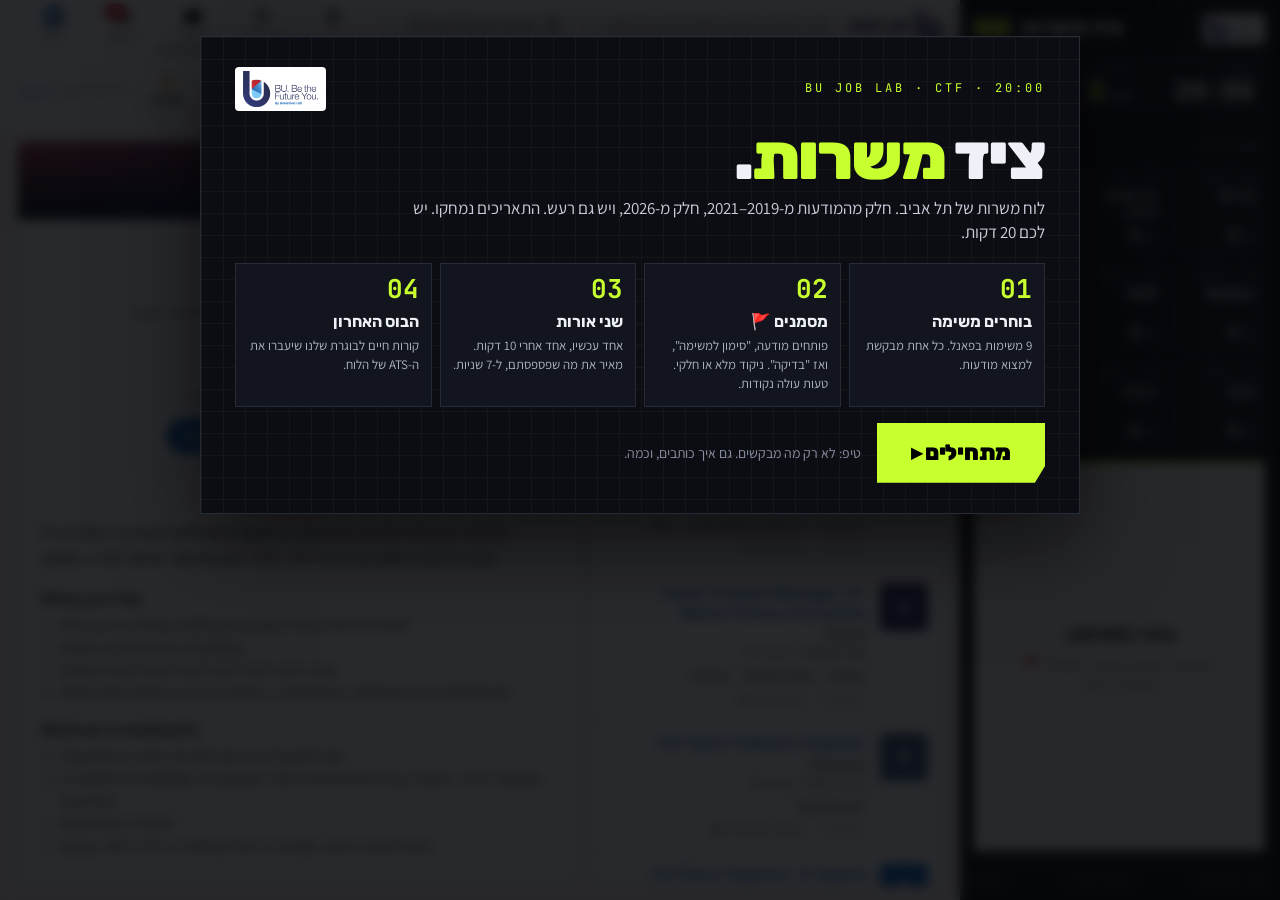
==== commit bf0f1a19: "Experience pass: interactive tutorial with warm-up, reading lenses, compare mode, skill insights, ri" ====
--- a/index.html
+++ b/index.html
@@ -54,6 +54,7 @@
     </header>
     <div class="subbar">
       <div class="pills" id="pills"></div>
+      <div class="lenses" id="lenses"></div>
       <div class="demo-note">לוח דמה לסדנה · <a href="#" data-open="about">מה זה?</a></div>
     </div>
     <main class="panes">
@@ -62,10 +63,12 @@
           <div class="lh-title">משרות במחוז תל אביב</div>
           <div class="muted small"><span id="count">0</span> תוצאות · ממוין לפי "רלוונטיות" (אין לנו מושג מה זה אומר)</div>
         </div>
+        <div class="insights" id="insights"></div>
         <ul class="list" id="list"></ul>
       </section>
       <section class="detail-pane" id="detail"></section>
     </main>
+    <div class="tray" id="tray" hidden></div>
   </div>
 </div>
 
@@ -122,6 +125,13 @@
   </div>
 </div></div>
 
+<!-- COMPARE -->
+<div class="modal" id="compare" hidden><div class="sheet sheet-cmp">
+  <button class="icon-btn close" data-close aria-label="סגירה">×</button>
+  <div class="cmp-top"><h2>השוואת מודעות</h2><div class="lenses" id="cmp-lenses"></div></div>
+  <div class="cmp-body" id="cmp-body"></div>
+</div></div>
+
 <!-- FINAL -->
 <div class="modal" id="final" hidden><div class="sheet">
   <button class="icon-btn close" data-close aria-label="סגירה">×</button>
@@ -148,6 +158,7 @@
   <button class="btn-primary" data-close>חזרה לחיפוש</button>
 </div></div>
 
+<div class="coach" id="coach" hidden><div class="coach-hole" id="coach-hole"></div><div class="coach-b" id="coach-b"></div></div>
 <div class="toast" id="toast" hidden></div>
 <script src="config.js"></script>
 <script src="data.js"></script>
--- a/style.css
+++ b/style.css
@@ -140,7 +140,9 @@
 .lights-on .list-pane{background:#2b2b2b}
 
 /* detail */
-.d-cover{height:64px;background:linear-gradient(120deg,#0B0D12 0%,#1F2A5C 55%,#0A66C2 100%)}
+.d-cover{height:78px;background:repeating-linear-gradient(var(--a,45deg),rgba(255,255,255,.08) 0 2px,transparent 2px 14px),radial-gradient(120% 140% at 0% 0%,var(--c,#0A66C2) 0%,transparent 60%),linear-gradient(120deg,#0B0D12 0%,#1F2A5C 60%,#0A66C2 100%)}
+.detail-pane.fade>*{animation:fadein .25s ease}
+@keyframes fadein{from{opacity:0;transform:translateY(4px)}}
 .d-top{padding:0 22px 16px;border-bottom:1px solid var(--line)}
 .d-head{display:flex;align-items:flex-end;gap:12px;margin-top:-26px}
 .d-head .logo-lg{box-shadow:0 0 0 3px #fff}
@@ -259,3 +261,57 @@
 .join-err{border-radius:0}
 .join-wait{background:var(--hud2);border:1px dashed var(--lime);color:var(--lime);border-radius:0;font-family:var(--mono);letter-spacing:1px}
 .toast{background:#0B0D12;border:1px solid var(--lime);border-radius:0;font-family:var(--disp);box-shadow:0 8px 24px rgba(0,0,0,.35)}
+
+/* ===== lenses / insights / compare ===== */
+.lenses{display:flex;align-items:center;gap:6px}
+.lens-label,.ins-label,.tray-label{font-family:var(--mono);font-size:10px;letter-spacing:1.5px;color:var(--muted);text-transform:uppercase;white-space:nowrap}
+.lens{border:1px dashed #9A9A9A;background:#fff;border-radius:6px;padding:3px 10px;font-weight:700;font-size:13px;color:var(--ink2)}
+.lens.on{border-style:solid;color:#000}
+.lens-n.on{background:#FFE58A;border-color:#E7B400}.lens-t.on{background:#C9E8FF;border-color:#2E8BD6}.lens-v.on{background:#DCFCE7;border-color:#22A35A}
+.ln-n{background:#FFE58A;border-radius:3px;padding:0 2px;box-shadow:0 1px 0 #E7B400}
+.ln-t{background:#C9E8FF;border-radius:3px;padding:0 2px;box-shadow:0 1px 0 #2E8BD6}
+.ln-v{background:#DCFCE7;border-radius:3px;padding:0 2px;box-shadow:0 1px 0 #22A35A;font-weight:600}
+.ln-q{background:#FFF0B3;outline:1px solid #E7A33E;border-radius:2px}
+.insights{display:flex;gap:6px;align-items:center;flex-wrap:wrap;padding:8px 14px;border-bottom:1px solid var(--line);background:#FAFBFC;position:sticky;top:58px;z-index:1}
+.ins{position:relative;border:1px solid var(--line);background:#fff;border-radius:999px;padding:2px 10px 5px;font-size:12px;overflow:hidden}
+.ins:hover{border-color:var(--blue);color:var(--blue)}
+.ins i{position:absolute;bottom:0;right:0;height:3px;background:var(--blue);opacity:.65}
+.card{transition:background .15s,opacity .3s,filter .3s,transform .15s}
+.card:hover{transform:translateX(-2px)}
+.c-chips{display:flex;gap:4px;flex-wrap:wrap;justify-content:flex-end;direction:ltr;margin-top:6px}
+.c-chip{font-family:var(--en);font-size:11px;background:#F1F3F6;border-radius:4px;padding:1px 6px;color:#444}
+.logo-xs{width:22px;height:22px}.logo-xs .logo-fb{font-size:10px}.logo-xs img{padding:2px}
+.tray{position:absolute;bottom:18px;left:50%;transform:translateX(-50%);display:flex;align-items:center;gap:10px;background:#0B0D12;color:#fff;padding:8px 10px 8px 14px;border:1px solid var(--lime,#C8FF2E);box-shadow:0 10px 30px rgba(0,0,0,.35);z-index:10}
+.tray[hidden]{display:none}
+.tray .tray-label{color:#C8FF2E}
+.tray-item{display:flex;align-items:center;gap:6px;background:#1A1E29;padding:3px 4px 3px 8px;font-size:13px}
+.tray-item button{border:none;background:none;color:#8A91A5;font-size:16px;padding:0 4px}
+.tray .muted{color:#8A91A5}
+.btn-sm{padding:5px 14px;font-size:13.5px}
+.site{position:relative}
+.sheet-cmp{max-width:1280px;padding:20px 24px}
+.cmp-top{display:flex;align-items:center;justify-content:space-between;gap:16px;margin-bottom:12px;padding-left:40px}
+.cmp-top h2{margin:0}
+.cmp-body{display:grid;grid-template-columns:1fr 1fr;gap:16px;max-height:74vh;overflow:auto}
+.cmp-col{border:1px solid var(--line);border-radius:10px;padding:14px 16px;display:flex;flex-direction:column;gap:6px}
+.cmp-head{display:flex;gap:10px;align-items:center;direction:ltr}
+.cmp-stats{display:flex;gap:10px;margin-top:auto;padding-top:10px;border-top:1px solid var(--line)}
+.cmp-stats span{flex:1;text-align:center;background:#F6F8FC;padding:6px;border-radius:6px;font-size:12.5px}
+.cmp-stats b{display:block;font-family:var(--en);font-size:22px;color:var(--navy)}
+
+/* ===== coach marks ===== */
+.coach{position:fixed;inset:0;z-index:80;pointer-events:none}
+.coach[hidden]{display:none}
+.coach-hole{position:fixed;border:2px solid var(--lime,#C8FF2E);box-shadow:0 0 0 9999px rgba(5,6,10,.72),0 0 24px rgba(200,255,46,.55);transition:all .35s cubic-bezier(.2,.8,.2,1);pointer-events:none}
+.coach-b{position:fixed;width:320px;background:#0B0D12;color:#EEF1F7;border:1px solid #262B38;padding:14px 16px 12px;pointer-events:auto;box-shadow:0 18px 50px rgba(0,0,0,.5);transition:top .35s,left .35s}
+.coach-b::before{content:"";position:absolute;top:0;right:0;left:0;height:3px;background:var(--lime,#C8FF2E)}
+.cb-step{font-family:var(--mono);font-size:10.5px;letter-spacing:2px;color:var(--lime,#C8FF2E)}
+.coach-b h3{margin:4px 0 4px;font-family:var(--disp);font-weight:900;font-size:22px}
+.coach-b p{margin:0 0 10px;font-size:14px;color:#C9CEDB;line-height:1.5}
+.coach-b p b{color:#fff}
+.cb-actions{display:flex;align-items:center;justify-content:space-between;gap:8px}
+.cb-wait{font-family:var(--mono);font-size:11px;color:#FFB020;animation:pulse 1.2s steps(2) infinite}
+.cb-wait.ok{color:var(--lime,#C8FF2E);animation:none}
+.cb-next{margin-inline-start:auto;background:var(--lime,#C8FF2E);color:#000;border:none;font-family:var(--disp);font-weight:900;font-size:15px;padding:7px 16px;clip-path:polygon(0 0,100% 0,100% 70%,90% 100%,0 100%)}
+.cb-next:disabled{opacity:.35;cursor:default}
+.cb-skip{display:block;margin-top:8px;background:none;border:none;color:#8A91A5;font-size:12px;text-decoration:underline;padding:0}
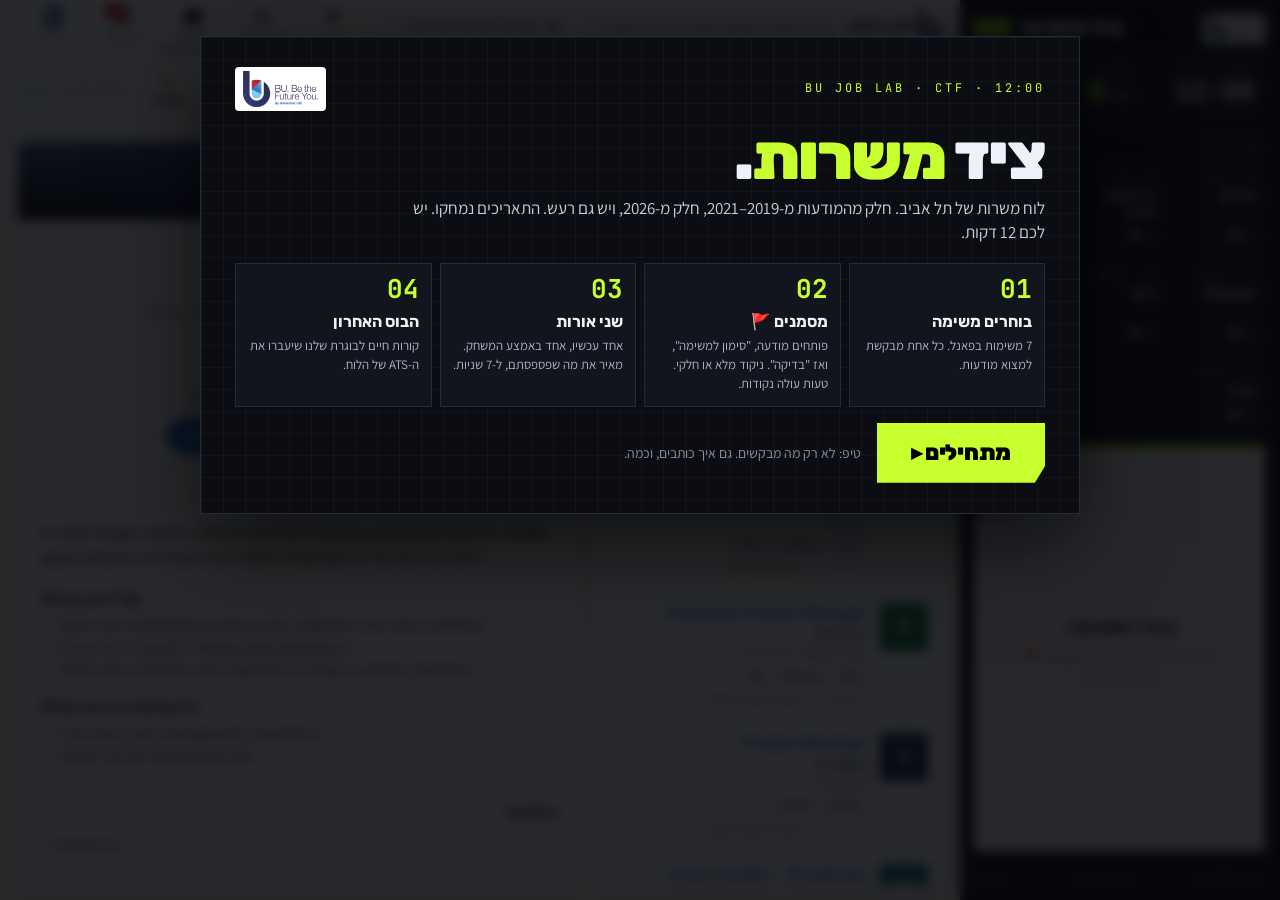
==== commit 654fda34: "12-minute format, 7 missions, 3 Hebrew ads, end-of-game debrief Co-Authored-By: Claude Opus 5.5 <nor" ====
--- a/index.html
+++ b/index.html
@@ -20,13 +20,13 @@
       <div><div class="g-title">ציד משרות <span>CTF</span></div><div class="g-event" id="g-event"></div></div>
     </div>
     <div class="g-stats">
-      <div class="stat"><small>Time</small><b id="timer">20:00</b></div>
+      <div class="stat"><small>Time</small><b id="timer">12:00</b></div>
       <div class="stat stat-score"><small>Score</small><b><span id="score">0</span><em id="score-total">/100</em></b></div>
       <div class="stat"><small>Lights</small><div id="lights"></div></div>
     </div>
     <div class="g-bar"><i id="score-bar"></i></div>
 
-    <div class="g-label"><span>Missions</span><span id="g-cap">0/9 captured</span></div>
+    <div class="g-label"><span>Missions</span><span id="g-cap">0/7 captured</span></div>
     <div class="tiles" id="tiles"></div>
 
     <div class="active" id="active"></div>
@@ -74,13 +74,13 @@
 
 <!-- INTRO -->
 <div class="modal" id="intro" hidden><div class="sheet sheet-intro">
-  <div class="lobby-top"><span class="lobby-kicker">BU JOB LAB · CTF · 20:00</span><img class="intro-logo" src="bu-logo.png" alt="BU"></div>
+  <div class="lobby-top"><span class="lobby-kicker">BU JOB LAB · CTF · 12:00</span><img class="intro-logo" src="bu-logo.png" alt="BU"></div>
   <h1>ציד <em>משרות</em>.</h1>
-  <p class="lead">לוח משרות של תל אביב. חלק מהמודעות מ-2019–2021, חלק מ-2026, ויש גם רעש. התאריכים נמחקו. יש לכם 20 דקות.</p>
+  <p class="lead">לוח משרות של תל אביב. חלק מהמודעות מ-2019–2021, חלק מ-2026, ויש גם רעש. התאריכים נמחקו. יש לכם 12 דקות.</p>
   <div class="rules-grid">
-    <div class="rule"><b>01</b><h4>בוחרים משימה</h4><p>9 משימות בפאנל. כל אחת מבקשת למצוא מודעות.</p></div>
+    <div class="rule"><b>01</b><h4>בוחרים משימה</h4><p>7 משימות בפאנל. כל אחת מבקשת למצוא מודעות.</p></div>
     <div class="rule"><b>02</b><h4>מסמנים 🚩</h4><p>פותחים מודעה, "סימון למשימה", ואז "בדיקה". ניקוד מלא או חלקי. טעות עולה נקודות.</p></div>
-    <div class="rule"><b>03</b><h4>שני אורות</h4><p>אחד עכשיו, אחד אחרי 10 דקות. מאיר את מה שפספסתם, ל-7 שניות.</p></div>
+    <div class="rule"><b>03</b><h4>שני אורות</h4><p>אחד עכשיו, אחד באמצע המשחק. מאיר את מה שפספסתם, ל-7 שניות.</p></div>
     <div class="rule"><b>04</b><h4>הבוס האחרון</h4><p>קורות חיים לבוגרת שלנו שיעברו את ה-ATS של הלוח.</p></div>
   </div>
   <div class="join" id="join-form">
--- a/style.css
+++ b/style.css
@@ -315,3 +315,7 @@
 .cb-next{margin-inline-start:auto;background:var(--lime,#C8FF2E);color:#000;border:none;font-family:var(--disp);font-weight:900;font-size:15px;padding:7px 16px;clip-path:polygon(0 0,100% 0,100% 70%,90% 100%,0 100%)}
 .cb-next:disabled{opacity:.35;cursor:default}
 .cb-skip{display:block;margin-top:8px;background:none;border:none;color:#8A91A5;font-size:12px;text-decoration:underline;padding:0}
+
+.d-ad.he,.cmp-col.he .d-ad{direction:rtl;text-align:right;font-family:var(--he);font-size:15px}
+.d-ad.he ul{padding-left:0;padding-right:20px}
+.tile[data-mission="cv"]{grid-column:span 3}.tile[data-mission="cv"] .t-name{min-height:0}
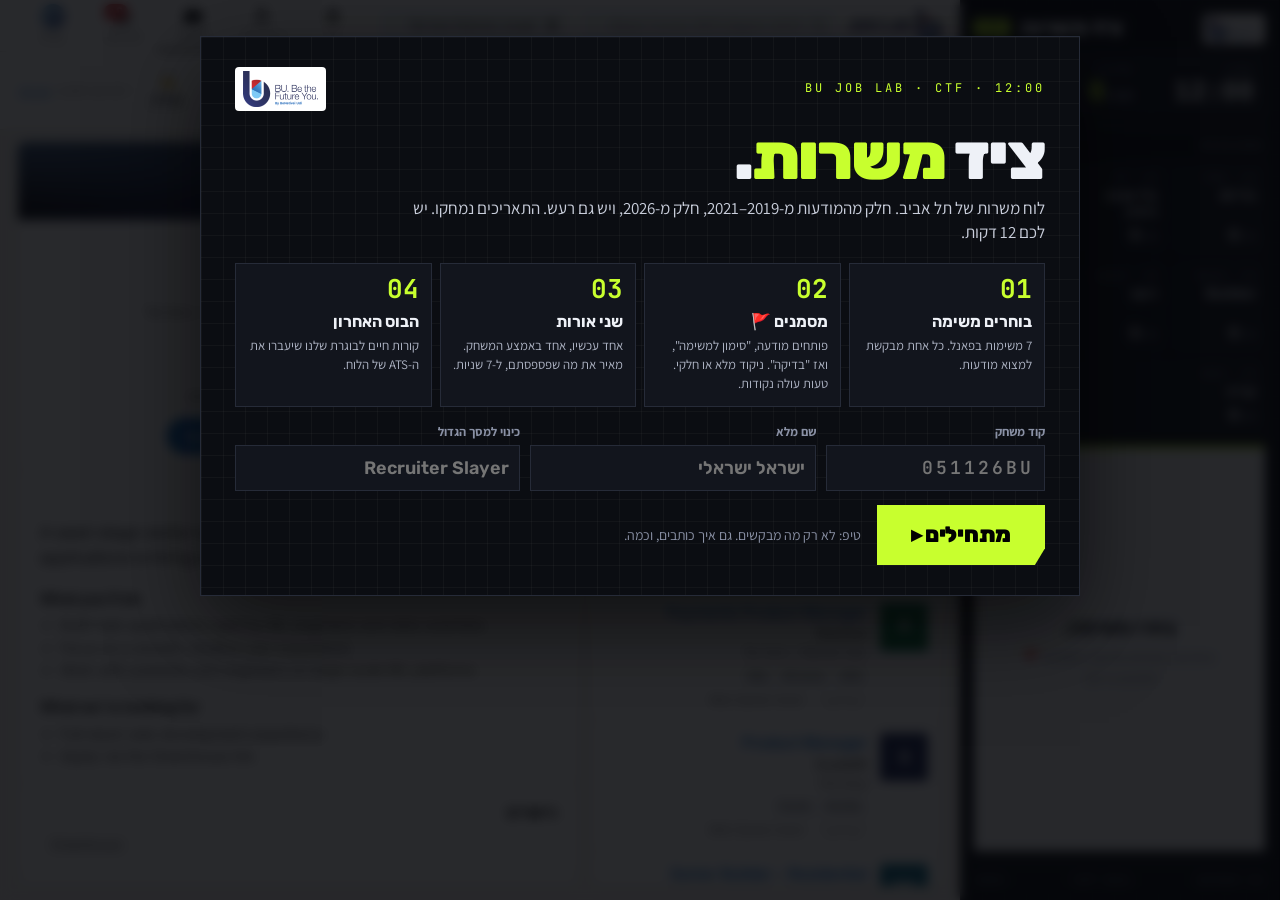
==== commit 87de727f: "Cache-bust static assets Co-Authored-By: Claude Opus 5.5 <noreply@anthropic.com> Claude-Session: htt" ====
--- a/index.html
+++ b/index.html
@@ -8,7 +8,7 @@
 <link rel="icon" href="favicon.png">
 <link rel="preconnect" href="https://fonts.googleapis.com">
 <link href="https://fonts.googleapis.com/css2?family=Assistant:wght@400;600;700;800&family=Inter:wght@400;500;600;700&family=Rubik:wght@500;700;800;900&family=JetBrains+Mono:wght@500;700;800&display=swap" rel="stylesheet">
-<link rel="stylesheet" href="style.css">
+<link rel="stylesheet" href="style.css?v=11061532">
 </head>
 <body>
 <div class="app">
@@ -160,9 +160,9 @@
 
 <div class="coach" id="coach" hidden><div class="coach-hole" id="coach-hole"></div><div class="coach-b" id="coach-b"></div></div>
 <div class="toast" id="toast" hidden></div>
-<script src="config.js"></script>
-<script src="data.js"></script>
-<script src="net.js"></script>
-<script src="app.js"></script>
+<script src="config.js?v=11061532"></script>
+<script src="data.js?v=11061532"></script>
+<script src="net.js?v=11061532"></script>
+<script src="app.js?v=11061532"></script>
 </body>
 </html>
